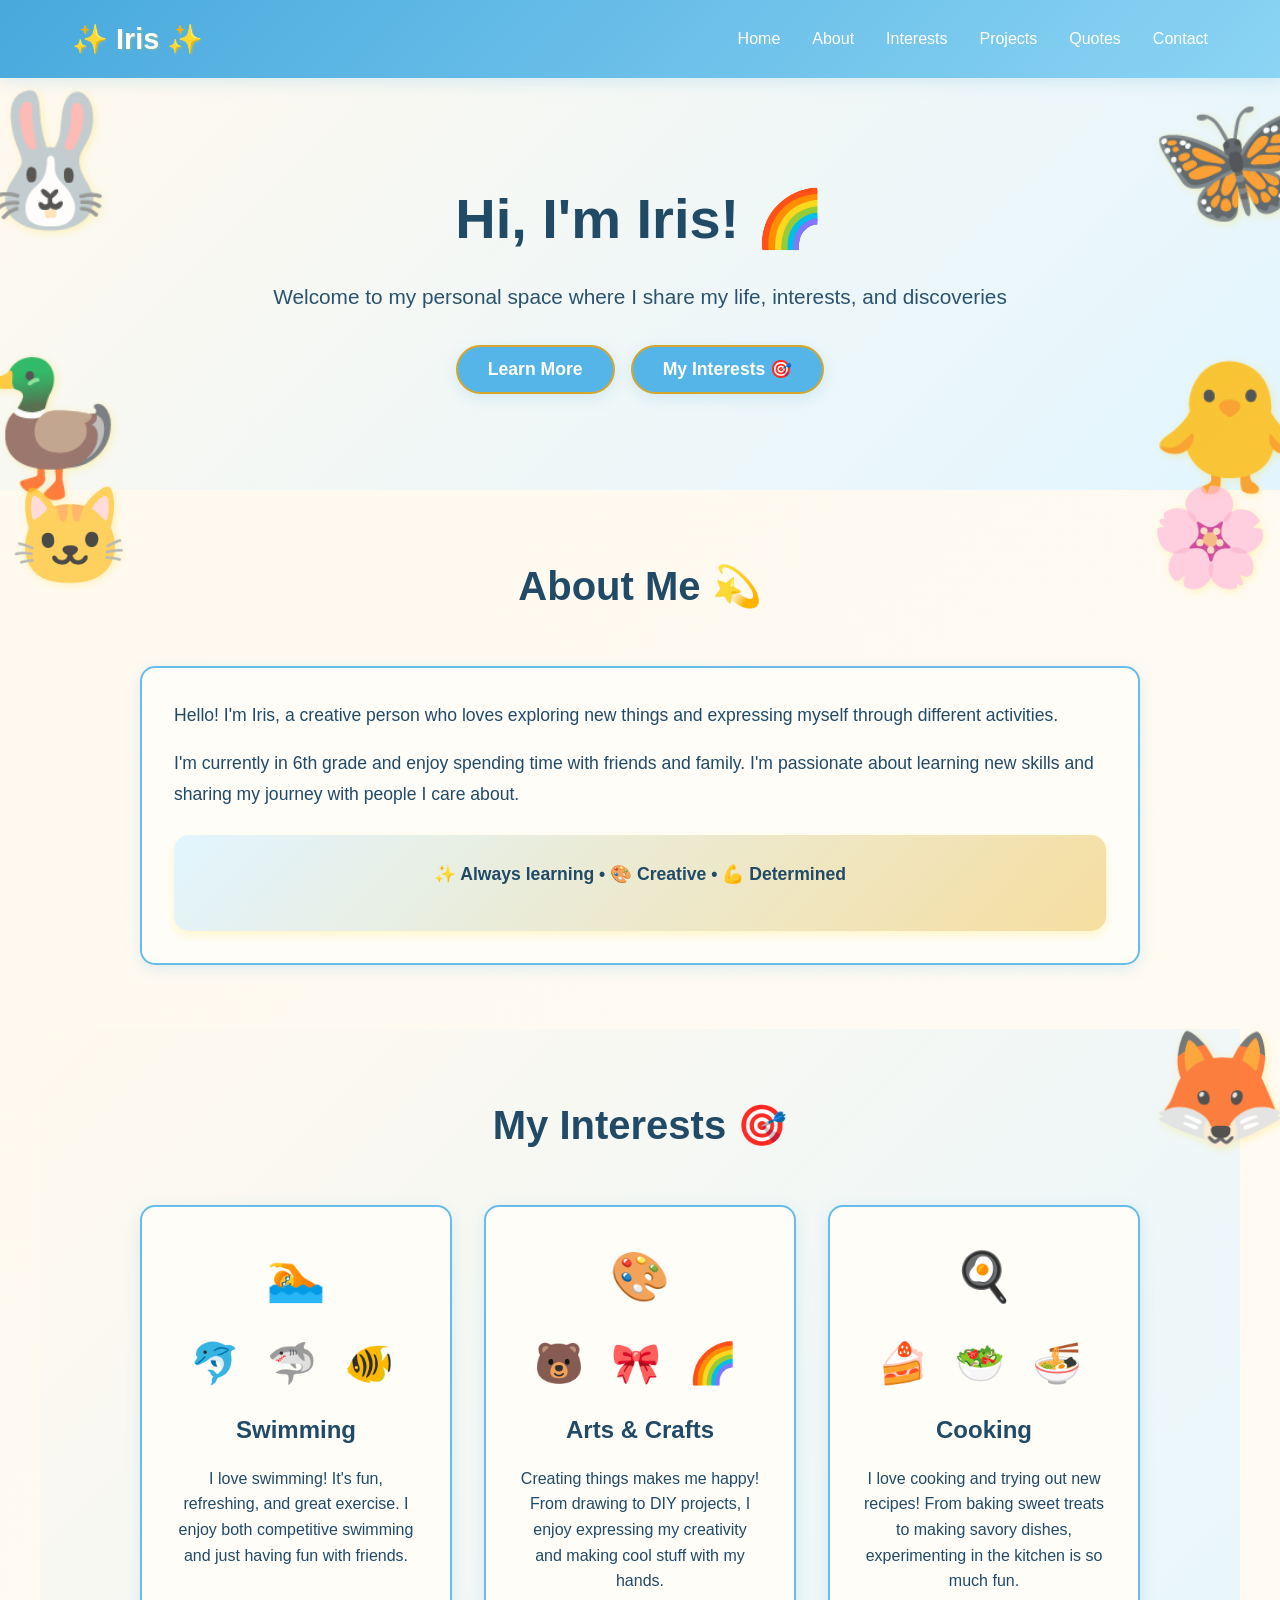
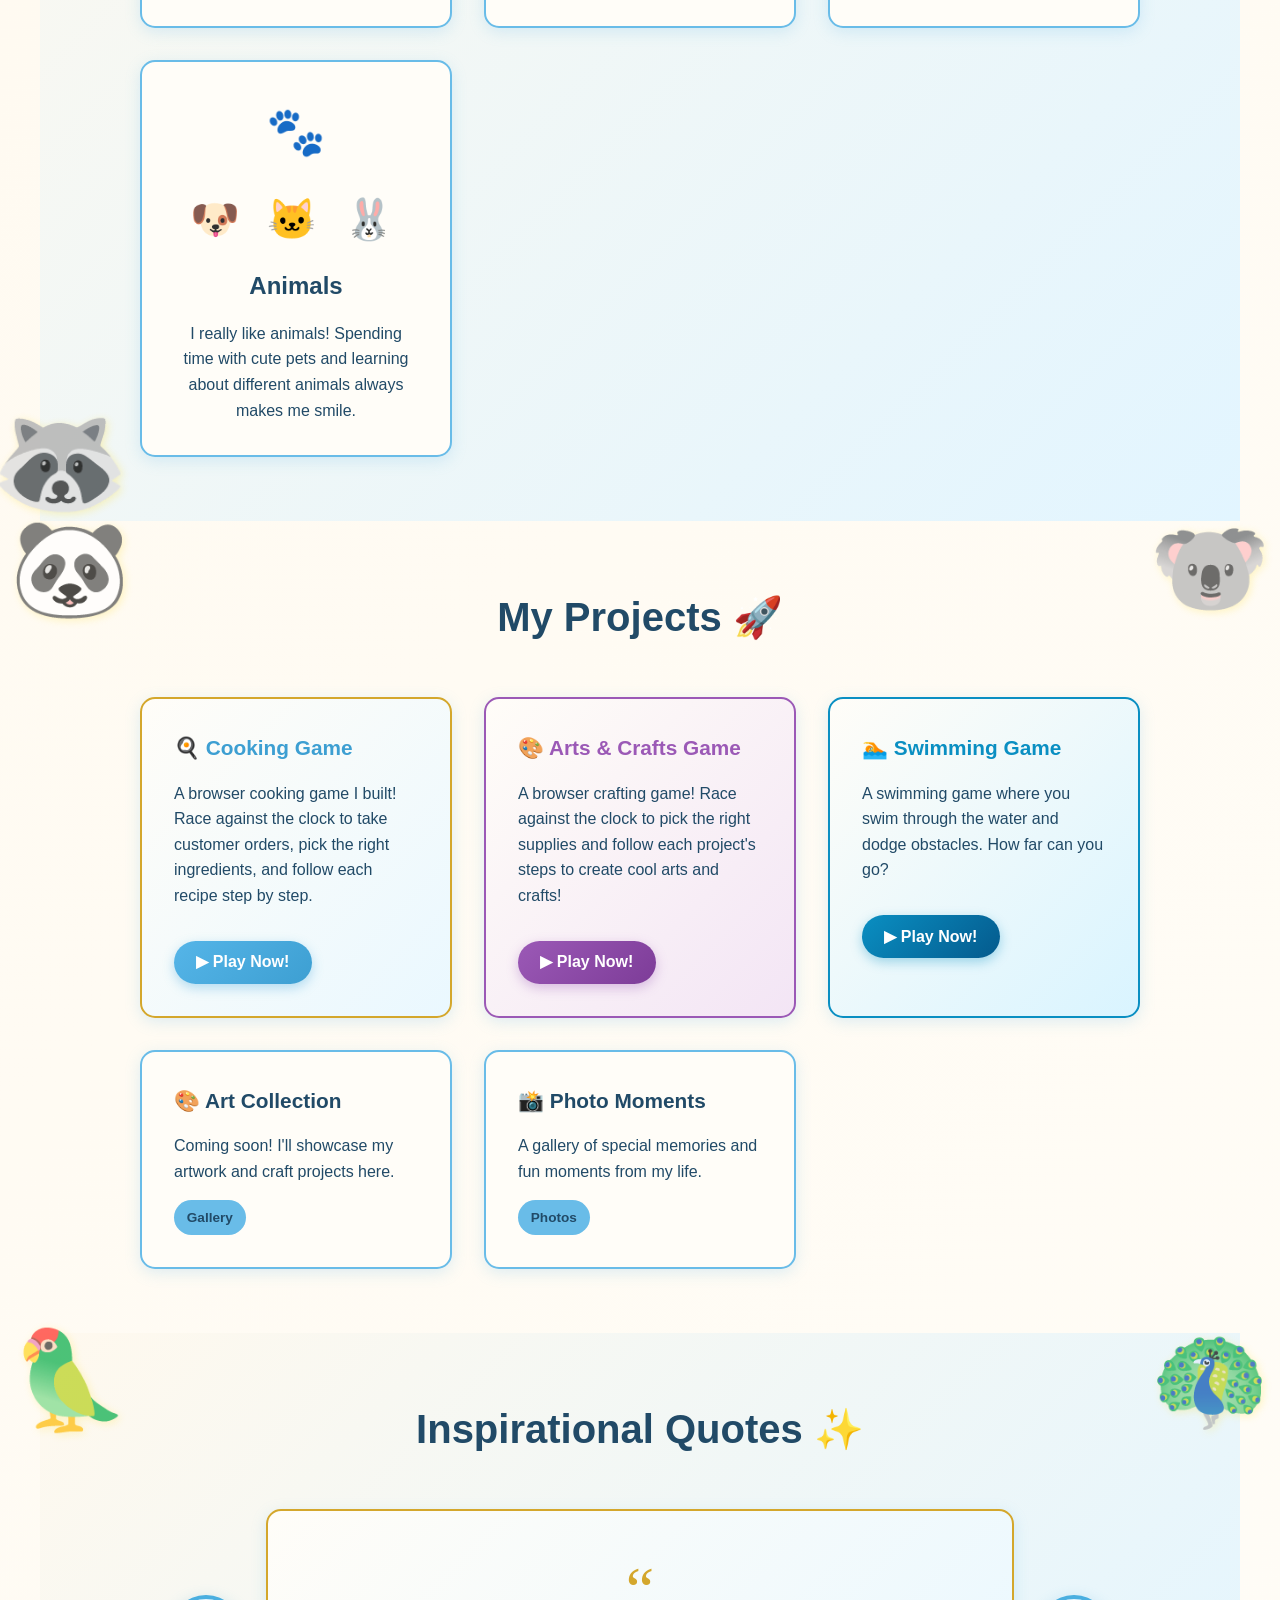
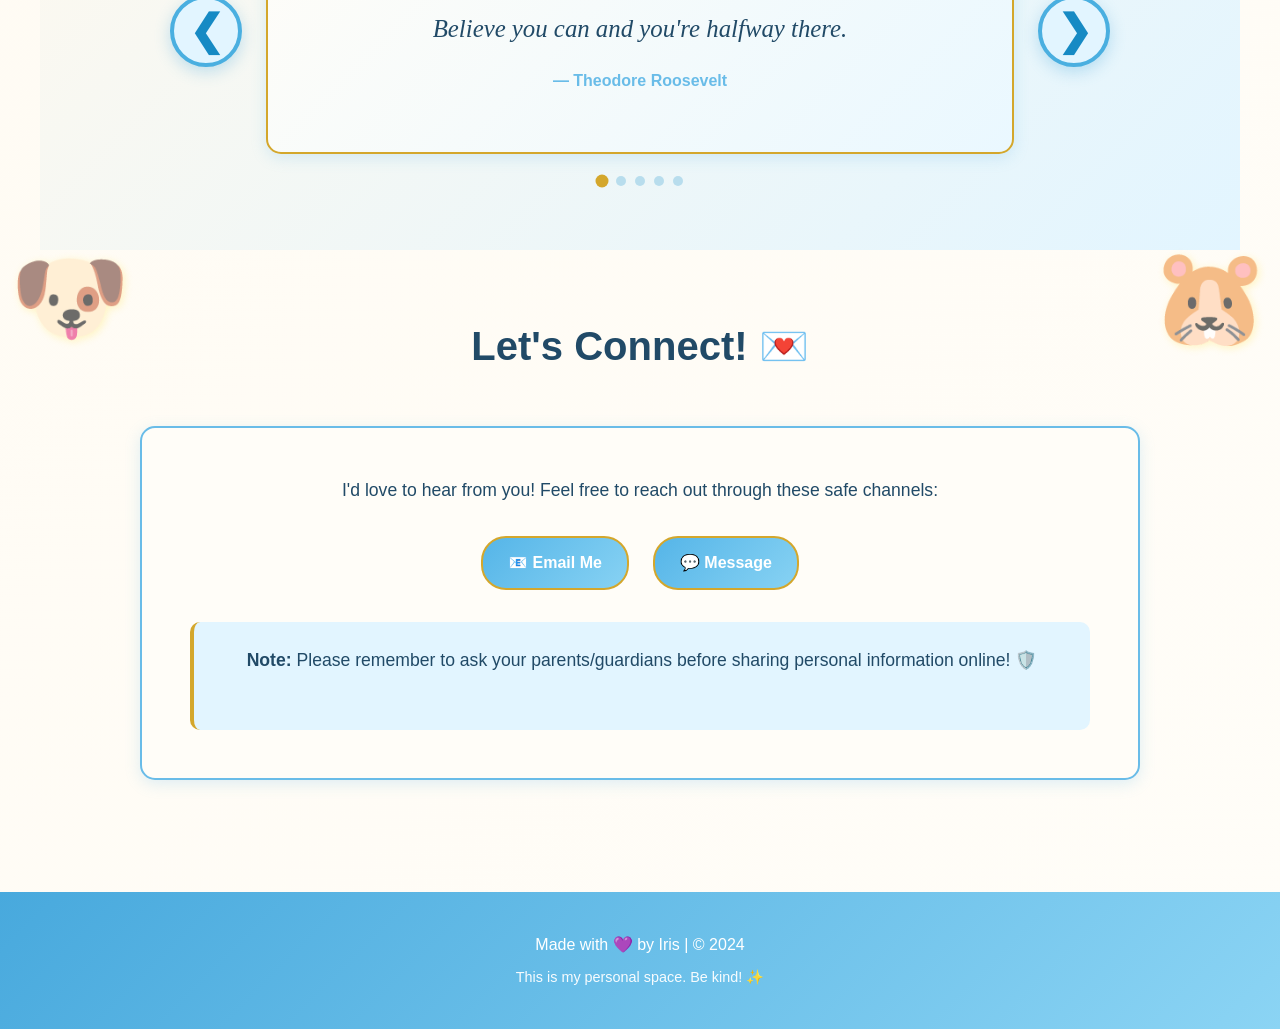
==== index.html @ 45ad614e "Add animals to Interests section" ====
<!DOCTYPE html>
<html lang="en">
<head>
    <meta charset="UTF-8">
    <meta name="viewport" content="width=device-width, initial-scale=1.0">
    <title>Iris - Personal Website</title>
    <link rel="stylesheet" href="style.css">
    <link rel="stylesheet" href="theme.css">
    <link rel="stylesheet" href="quotes.css">
</head>
<body>
    <!-- NAVIGATION BAR -->
    <nav class="navbar">
        <div class="nav-container">
            <h1 class="logo">✨ Iris ✨</h1>
            <ul class="nav-links">
                <li><a href="#home">Home</a></li>
                <li><a href="#about">About</a></li>
                <li><a href="#interests">Interests</a></li>
                <li><a href="#projects">Projects</a></li>
                <li><a href="#quotes">Quotes</a></li>
                <li><a href="#contact">Contact</a></li>
            </ul>
        </div>
    </nav>

    <!-- HERO SECTION -->
    <section id="home" class="hero">
        <div class="kawaii-animal kawaii-top-left">🐰</div>
        <div class="kawaii-animal kawaii-top-right">🦋</div>
        <div class="hero-content">
            <h1 class="hero-title">Hi, I'm Iris! 🌈</h1>
            <p class="hero-subtitle">Welcome to my personal space where I share my life, interests, and discoveries</p>
            <div class="hero-buttons">
                <button class="cta-button" onclick="document.getElementById('about').scrollIntoView({ behavior: 'smooth' })">Learn More</button>
                <button class="cta-button" onclick="document.getElementById('interests').scrollIntoView({ behavior: 'smooth' })">My Interests 🎯</button>
            </div>
        </div>
        <div class="kawaii-animal kawaii-bottom-left">🦆</div>
        <div class="kawaii-animal kawaii-bottom-right">🐥</div>
    </section>

    <!-- ABOUT ME SECTION -->
    <section id="about" class="section">
        <div class="kawaii-animal-corner kawaii-corner-left">🐱</div>
        <div class="container">
            <h2 class="section-title">About Me 💫</h2>
            <div class="about-content">
                <p>Hello! I'm Iris, a creative person who loves exploring new things and expressing myself through different activities.</p>
                <p>I'm currently in 6th grade and enjoy spending time with friends and family. I'm passionate about learning new skills and sharing my journey with people I care about.</p>
                <div class="about-box">
                    <p>✨ Always learning • 🎨 Creative • 💪 Determined</p>
                </div>
            </div>
        </div>
        <div class="kawaii-animal-corner kawaii-corner-right">🌸</div>
    </section>

    <!-- INTERESTS SECTION -->
    <section id="interests" class="section alternate">
        <div class="kawaii-animal kawaii-interest-top">🦊</div>
        <div class="container">
            <h2 class="section-title">My Interests 🎯</h2>
            <div class="interests-grid">
                <div class="interest-card">
                    <div class="interest-icon">🏊</div>
                    <div class="interest-animals">🐬 🦈 🐠</div>
                    <h3>Swimming</h3>
                    <p>I love swimming! It's fun, refreshing, and great exercise. I enjoy both competitive swimming and just having fun with friends.</p>
                </div>
                <div class="interest-card">
                    <div class="interest-icon">🎨</div>
                    <div class="interest-animals">🐻 🎀 🌈</div>
                    <h3>Arts & Crafts</h3>
                    <p>Creating things makes me happy! From drawing to DIY projects, I enjoy expressing my creativity and making cool stuff with my hands.</p>
                </div>
                <div class="interest-card">
                    <div class="interest-icon">🍳</div>
                    <div class="interest-animals">🍰 🥗 🍜</div>
                    <h3>Cooking</h3>
                    <p>I love cooking and trying out new recipes! From baking sweet treats to making savory dishes, experimenting in the kitchen is so much fun.</p>
                </div>
                <div class="interest-card">
                    <div class="interest-icon">🐾</div>
                    <div class="interest-animals">🐶 🐱 🐰</div>
                    <h3>Animals</h3>
                    <p>I really like animals! Spending time with cute pets and learning about different animals always makes me smile.</p>
                </div>
            </div>
        </div>
        <div class="kawaii-animal kawaii-interest-bottom">🦝</div>
    </section>

    <!-- PROJECTS SECTION -->
    <section id="projects" class="section">
        <div class="kawaii-animal-corner kawaii-corner-left">🐼</div>
        <div class="container">
            <h2 class="section-title">My Projects 🚀</h2>
            <div class="projects-grid">
                <div class="project-card project-card-game">
                    <h3>🍳 Cooking Game</h3>
                    <p>A browser cooking game I built! Race against the clock to take customer orders, pick the right ingredients, and follow each recipe step by step.</p>
                    <a href="game.html" class="play-game-btn">▶ Play Now!</a>
                </div>
                <div class="project-card project-card-craft">
                    <h3>🎨 Arts &amp; Crafts Game</h3>
                    <p>A browser crafting game! Race against the clock to pick the right supplies and follow each project's steps to create cool arts and crafts!</p>
                    <a href="craft-game.html" class="play-craft-btn">▶ Play Now!</a>
                </div>
                <div class="project-card project-card-swim">
                    <h3>🏊 Swimming Game</h3>
                    <p>A swimming game where you swim through the water and dodge obstacles. How far can you go?</p>
                    <a href="swim-game.html" class="play-swim-btn">▶ Play Now!</a>
                </div>
                <div class="project-card">
                    <h3>🎨 Art Collection</h3>
                    <p>Coming soon! I'll showcase my artwork and craft projects here.</p>
                    <span class="project-tag">Gallery</span>
                </div>
                <div class="project-card">
                    <h3>📸 Photo Moments</h3>
                    <p>A gallery of special memories and fun moments from my life.</p>
                    <span class="project-tag">Photos</span>
                </div>
            </div>
        </div>
        <div class="kawaii-animal-corner kawaii-corner-right">🐨</div>
    </section>

    <!-- INSPIRATIONAL QUOTES SECTION -->
    <section id="quotes" class="section alternate">
        <div class="kawaii-animal-corner kawaii-corner-left">🦜</div>
        <div class="container">
            <h2 class="section-title">Inspirational Quotes ✨</h2>
            <div class="quote-slideshow" aria-live="polite">
                <button class="quote-control" id="previous-quote" type="button" aria-label="Show previous quote">❮</button>
                <div class="quote-card">
                    <span class="quote-mark" aria-hidden="true">“</span>
                    <blockquote id="quote-text">Believe you can and you're halfway there.</blockquote>
                    <p id="quote-author">— Theodore Roosevelt</p>
                </div>
                <button class="quote-control" id="next-quote" type="button" aria-label="Show next quote">❯</button>
            </div>
            <div class="quote-dots" id="quote-dots" aria-label="Quote slideshow controls"></div>
        </div>
        <div class="kawaii-animal-corner kawaii-corner-right">🦚</div>
    </section>

    <!-- CONTACT & LINKS SECTION -->
    <section id="contact" class="section">
        <div class="kawaii-animal-corner kawaii-corner-left">🐶</div>
        <div class="container">
            <h2 class="section-title">Let's Connect! 💌</h2>
            <div class="contact-content">
                <p>I'd love to hear from you! Feel free to reach out through these safe channels:</p>
                <div class="contact-links">
                    <a href="mailto:your-email@example.com" class="contact-button">📧 Email Me</a>
                    <a href="#" class="contact-button">💬 Message</a>
                </div>
                <div class="contact-info">
                    <p><strong>Note:</strong> Please remember to ask your parents/guardians before sharing personal information online! 🛡️</p>
                </div>
            </div>
        </div>
        <div class="kawaii-animal-corner kawaii-corner-right">🐹</div>
    </section>

    <!-- FOOTER -->
    <footer class="footer">
        <p>Made with 💜 by Iris | © 2024</p>
        <p class="footer-small">This is my personal space. Be kind! ✨</p>
    </footer>

    <script src="script.js"></script>
</body>
</html>
---- style.css ----
/* ======================================
   PERSONAL WEBSITE STYLES - IRIS
   Gold, Cream, & Sky Blue Kawaii Theme
   ====================================== */

/* ROOT COLOR VARIABLES - Easy to change! */
:root {
    --primary-color: #FFD700;       /* Gold */
    --secondary-color: #F5DEB3;     /* Wheat/Cream */
    --tertiary-color: #FFFACD;      /* Lemon Chiffon (Light Cream) */
    --accent-color: #87CEEB;        /* Sky Blue (accent only) */
    --text-color: #3E3E3E;          /* Dark Brown-Gray */
    --light-bg: #FFFFF0;            /* Ivory/Off-White */
    --gold-light: #FFF8DC;          /* Cornsilk (very light cream) */
    --shadow: 0 4px 15px rgba(255, 215, 0, 0.2);
    --border-radius: 15px;
}

/* RESET & GENERAL STYLES */
* {
    margin: 0;
    padding: 0;
    box-sizing: border-box;
}

body {
    font-family: 'Arial', sans-serif;
    color: var(--text-color);
    background: linear-gradient(135deg, var(--gold-light) 0%, var(--light-bg) 100%);
    line-height: 1.6;
}

/* NAVIGATION BAR */
.navbar {
    background: linear-gradient(135deg, var(--primary-color), var(--secondary-color));
    padding: 1rem 0;
    position: sticky;
    top: 0;
    z-index: 100;
    box-shadow: var(--shadow);
}

.nav-container {
    max-width: 1200px;
    margin: 0 auto;
    display: flex;
    justify-content: space-between;
    align-items: center;
    padding: 0 2rem;
}

.logo {
    font-size: 1.8rem;
    color: var(--text-color);
    font-weight: bold;
    text-shadow: 1px 1px 2px rgba(255, 215, 0, 0.3);
}

.nav-links {
    display: flex;
    list-style: none;
    gap: 2rem;
}

.nav-links a {
    color: var(--text-color);
    text-decoration: none;
    font-weight: 500;
    transition: transform 0.3s ease, color 0.3s ease;
}

.nav-links a:hover {
    transform: scale(1.1);
    color: var(--accent-color);
}

/* KAWAII ANIMALS - LARGE AND ANIMATED */
.kawaii-animal {
    font-size: 8rem;
    position: absolute;
    opacity: 0.8;
    animation: float 3s ease-in-out infinite;
    filter: drop-shadow(2px 2px 4px rgba(255, 215, 0, 0.3));
}

.kawaii-top-left {
    top: -20px;
    left: -30px;
    animation-delay: 0s;
}

.kawaii-top-right {
    top: -20px;
    right: -30px;
    animation-delay: 1s;
}

.kawaii-bottom-left {
    bottom: -40px;
    left: -30px;
    animation-delay: 2s;
}

.kawaii-bottom-right {
    bottom: -40px;
    right: -30px;
    animation-delay: 1.5s;
}

.kawaii-interest-top {
    top: -30px;
    right: -50px;
    font-size: 7rem;
    animation-delay: 0.5s;
}

.kawaii-interest-bottom {
    bottom: -30px;
    left: -50px;
    font-size: 7rem;
    animation-delay: 1s;
}

.kawaii-animal-corner {
    font-size: 6rem;
    position: absolute;
    top: -30px;
    left: -30px;
    opacity: 0.7;
    animation: bounce 2s ease-in-out infinite;
    filter: drop-shadow(2px 2px 4px rgba(255, 215, 0, 0.3));
}

.kawaii-corner-left {
    left: -30px;
}

.kawaii-corner-right {
    left: auto;
    right: -30px;
    animation-delay: 0.5s;
}

.interest-animals {
    font-size: 2.5rem;
    margin: 1rem 0;
    letter-spacing: 0.5rem;
}

/* ANIMATIONS */
@keyframes float {
    0%, 100% {
        transform: translateY(0px);
    }
    50% {
        transform: translateY(-30px);
    }
}

@keyframes bounce {
    0%, 100% {
        transform: translateY(0px);
    }
    50% {
        transform: translateY(-20px);
    }
}

@keyframes slideDown {
    from {
        opacity: 0;
        transform: translateY(-30px);
    }
    to {
        opacity: 1;
        transform: translateY(0);
    }
}

@keyframes slideUp {
    from {
        opacity: 0;
        transform: translateY(30px);
    }
    to {
        opacity: 1;
        transform: translateY(0);
    }
}

/* HERO SECTION */
.hero {
    background: linear-gradient(135deg, var(--tertiary-color), var(--secondary-color));
    padding: 6rem 2rem;
    text-align: center;
    color: var(--text-color);
    position: relative;
    overflow: visible;
}

.hero-content {
    max-width: 800px;
    margin: 0 auto;
    position: relative;
    z-index: 2;
}

.hero-title {
    font-size: 3.5rem;
    margin-bottom: 1rem;
    animation: slideDown 0.8s ease;
    color: var(--text-color);
}

.hero-subtitle {
    font-size: 1.3rem;
    margin-bottom: 2rem;
    opacity: 0.95;
    animation: slideUp 0.8s ease;
    color: var(--text-color);
}

.hero-buttons {
    display: flex;
    gap: 1rem;
    justify-content: center;
    flex-wrap: wrap;
}

.cta-button {
    background-color: var(--primary-color);
    color: var(--text-color);
    border: 2px solid var(--accent-color);
    padding: 12px 30px;
    font-size: 1.1rem;
    border-radius: 25px;
    cursor: pointer;
    font-weight: bold;
    box-shadow: var(--shadow);
    transition: transform 0.3s ease, box-shadow 0.3s ease;
}

.cta-button:hover {
    transform: translateY(-3px);
    box-shadow: 0 6px 20px rgba(255, 215, 0, 0.4);
}

.cta-button-interest {
    background-color: var(--primary-color);
    color: var(--text-color);
    border: 2px solid var(--accent-color);
    padding: 12px 30px;
    font-size: 1.1rem;
    border-radius: 25px;
    cursor: pointer;
    font-weight: bold;
    box-shadow: var(--shadow);
    transition: transform 0.3s ease, box-shadow 0.3s ease;
}

.cta-button-interest:hover {
    transform: translateY(-3px);
    box-shadow: 0 6px 20px rgba(255, 215, 0, 0.4);
}

/* SECTIONS */
.section {
    padding: 4rem 2rem;
    max-width: 1200px;
    margin: 0 auto;
    position: relative;
    overflow: visible;
}

.section.alternate {
    background: linear-gradient(135deg, var(--secondary-color), var(--tertiary-color));
}

.section-title {
    font-size: 2.5rem;
    text-align: center;
    margin-bottom: 3rem;
    color: var(--text-color);
}

.container {
    max-width: 1000px;
    margin: 0 auto;
}

/* ABOUT SECTION */
.about-content {
    background: var(--light-bg);
    padding: 2rem;
    border-radius: var(--border-radius);
    box-shadow: var(--shadow);
    line-height: 1.8;
    border: 2px solid var(--primary-color);
}

.about-content p {
    margin-bottom: 1rem;
    font-size: 1.1rem;
    color: var(--text-color);
}

.about-box {
    background: linear-gradient(135deg, var(--primary-color), var(--accent-color));
    color: var(--text-color);
    padding: 1.5rem;
    border-radius: var(--border-radius);
    text-align: center;
    margin-top: 1.5rem;
    font-weight: bold;
    font-size: 1.1rem;
    box-shadow: 0 4px 10px rgba(255, 215, 0, 0.2);
}

/* INTERESTS GRID */
.interests-grid {
    display: grid;
    grid-template-columns: repeat(auto-fit, minmax(300px, 1fr));
    gap: 2rem;
}

.interest-card {
    background: var(--light-bg);
    padding: 2rem;
    border-radius: var(--border-radius);
    box-shadow: var(--shadow);
    text-align: center;
    transition: transform 0.3s ease, box-shadow 0.3s ease;
    border: 2px solid var(--primary-color);
}

.interest-card:hover {
    transform: translateY(-5px);
    box-shadow: 0 8px 25px rgba(255, 215, 0, 0.3);
}

.interest-icon {
    font-size: 3rem;
    margin-bottom: 0.5rem;
}

.interest-card h3 {
    color: var(--text-color);
    margin-bottom: 1rem;
    font-size: 1.5rem;
}

.interest-card p {
    color: var(--text-color);
    line-height: 1.6;
}

/* PROJECTS GRID */
.projects-grid {
    display: grid;
    grid-template-columns: repeat(auto-fit, minmax(300px, 1fr));
    gap: 2rem;
}

.project-card {
    background: var(--light-bg);
    padding: 2rem;
    border-radius: var(--border-radius);
    box-shadow: var(--shadow);
    border: 2px solid var(--primary-color);
    transition: transform 0.3s ease;
}

.project-card:hover {
    transform: translateY(-5px);
}

.project-card h3 {
    color: var(--text-color);
    margin-bottom: 1rem;
    font-size: 1.3rem;
}

.project-card p {
    margin-bottom: 1rem;
    color: var(--text-color);
}

.project-tag {
    display: inline-block;
    background-color: var(--primary-color);
    color: var(--text-color);
    padding: 0.4rem 0.8rem;
    border-radius: 20px;
    font-size: 0.85rem;
    font-weight: bold;
}

/* LEARNING JOURNAL */
.journal-container {
    display: grid;
    gap: 2rem;
}

.journal-entry {
    background: var(--light-bg);
    padding: 2rem;
    border-radius: var(--border-radius);
    box-shadow: var(--shadow);
    border: 2px solid var(--primary-color);
    position: relative;
}

.journal-date {
    display: inline-block;
    background: linear-gradient(135deg, var(--primary-color), var(--accent-color));
    color: var(--text-color);
    padding: 0.5rem 1rem;
    border-radius: 20px;
    font-weight: bold;
    margin-bottom: 1rem;
    font-size: 0.9rem;
}

.journal-entry h3 {
    color: var(--text-color);
    margin-bottom: 0.8rem;
}

.journal-entry p {
    color: var(--text-color);
    line-height: 1.7;
}

/* CONTACT SECTION */
.contact-content {
    background: var(--light-bg);
    padding: 3rem;
    border-radius: var(--border-radius);
    box-shadow: var(--shadow);
    text-align: center;
    border: 2px solid var(--primary-color);
}

.contact-content p {
    font-size: 1.1rem;
    margin-bottom: 2rem;
    color: var(--text-color);
}

.contact-links {
    display: flex;
    gap: 1.5rem;
    justify-content: center;
    margin: 2rem 0;
    flex-wrap: wrap;
}

.contact-button {
    background: linear-gradient(135deg, var(--primary-color), var(--secondary-color));
    color: var(--text-color);
    padding: 12px 25px;
    border-radius: 25px;
    text-decoration: none;
    font-weight: bold;
    transition: transform 0.3s ease, box-shadow 0.3s ease;
    display: inline-block;
    border: 2px solid var(--text-color);
}

.contact-button:hover {
    transform: scale(1.05);
    box-shadow: var(--shadow);
}

.contact-info {
    background-color: var(--secondary-color);
    padding: 1.5rem;
    border-radius: 10px;
    margin-top: 2rem;
    font-size: 0.95rem;
    border-left: 4px solid var(--accent-color);
}

/* COOKING GAME PROJECT CARD */
.project-card-game {
    border-color: #FF6B35;
    background: linear-gradient(135deg, var(--light-bg), #FFF3D6);
}

.project-card-game h3 {
    color: #FF6B35;
}

.play-game-btn {
    display: inline-block;
    margin-top: 1rem;
    background: linear-gradient(135deg, #FF6B35, #D9561F);
    color: #ffffff;
    padding: 0.55rem 1.4rem;
    border-radius: 25px;
    text-decoration: none;
    font-weight: bold;
    font-size: 1rem;
    box-shadow: 0 4px 12px rgba(255, 107, 53, 0.35);
    transition: transform 0.3s ease, box-shadow 0.3s ease;
}

.play-game-btn:hover {
    transform: translateY(-2px);
    box-shadow: 0 6px 18px rgba(255, 107, 53, 0.5);
}

/* ARTS & CRAFTS GAME PROJECT CARD */
.project-card-craft {
    border-color: #9B59B6;
    background: linear-gradient(135deg, var(--light-bg), #F3E5F5);
}

.project-card-craft h3 {
    color: #9B59B6;
}

.play-craft-btn {
    display: inline-block;
    margin-top: 1rem;
    background: linear-gradient(135deg, #9B59B6, #7D3C98);
    color: #ffffff;
    padding: 0.55rem 1.4rem;
    border-radius: 25px;
    text-decoration: none;
    font-weight: bold;
    font-size: 1rem;
    box-shadow: 0 4px 12px rgba(155, 89, 182, 0.35);
    transition: transform 0.3s ease, box-shadow 0.3s ease;
}

.play-craft-btn:hover {
    transform: translateY(-2px);
    box-shadow: 0 6px 18px rgba(155, 89, 182, 0.5);
}

/* SWIMMING GAME PROJECT CARD */
.project-card-swim {
    border-color: #0A8FC2;
    background: linear-gradient(135deg, var(--light-bg), #D9F4FF);
}

.project-card-swim h3 {
    color: #0A8FC2;
}

.play-swim-btn {
    display: inline-block;
    margin-top: 1rem;
    background: linear-gradient(135deg, #0A8FC2, #045A8D);
    color: #ffffff;
    padding: 0.55rem 1.4rem;
    border-radius: 25px;
    text-decoration: none;
    font-weight: bold;
    font-size: 1rem;
    box-shadow: 0 4px 12px rgba(10, 143, 194, 0.35);
    transition: transform 0.3s ease, box-shadow 0.3s ease;
}

.play-swim-btn:hover {
    transform: translateY(-2px);
    box-shadow: 0 6px 18px rgba(10, 143, 194, 0.5);
}

/* FOOTER */
.footer {
    background: linear-gradient(135deg, var(--primary-color), var(--secondary-color));
    color: var(--text-color);
    text-align: center;
    padding: 2rem;
    margin-top: 3rem;
}

.footer p {
    margin: 0.5rem 0;
}

.footer-small {
    font-size: 0.9rem;
    opacity: 0.95;
}

/* MOBILE RESPONSIVE */
@media (max-width: 768px) {
    /* Navigation */
    .nav-links {
        gap: 1rem;
    }

    .nav-links a {
        font-size: 0.9rem;
    }

    /* Hero */
    .hero-title {
        font-size: 2.5rem;
    }

    .hero-subtitle {
        font-size: 1rem;
    }

    .hero-buttons {
        flex-direction: column;
    }

    /* Sections */
    .section {
        padding: 2rem 1rem;
    }

    .section-title {
        font-size: 2rem;
    }

    /* Contact Links */
    .contact-links {
        flex-direction: column;
    }

    .contact-button {
        width: 100%;
    }

    /* Grids */
    .interests-grid,
    .projects-grid {
        grid-template-columns: 1fr;
    }

    /* Kawaii animals */
    .kawaii-animal {
        font-size: 5rem;
    }

    .kawaii-animal-corner {
        font-size: 3.5rem;
    }

    .interest-animals {
        font-size: 1.8rem;
    }
}

@media (max-width: 480px) {
    /* Hero */
    .hero {
        padding: 3rem 1rem;
    }

    .hero-title {
        font-size: 2rem;
    }

    .hero-subtitle {
        font-size: 0.95rem;
    }

    /* Navigation */
    .navbar {
        padding: 0.8rem 0;
    }

    .nav-container {
        padding: 0 1rem;
    }

    .logo {
        font-size: 1.3rem;
    }

    .nav-links {
        gap: 0.8rem;
        font-size: 0.8rem;
    }

    /* Cards */
    .about-content,
    .interest-card,
    .project-card,
    .journal-entry {
        padding: 1.5rem;
    }

    .section-title {
        font-size: 1.5rem;
    }

    .interest-icon {
        font-size: 2.5rem;
    }

    .contact-content {
        padding: 1.5rem;
    }

    .hero-buttons {
        flex-direction: column;
    }

    .cta-button,
    .cta-button-interest {
        width: 100%;
    }

    /* Kawaii animals */
    .kawaii-animal {
        font-size: 3rem;
    }

    .kawaii-animal-corner {
        font-size: 2.5rem;
    }

    .interest-animals {
        font-size: 1.5rem;
    }
}
---- theme.css ----
/* Sky-blue, cream, and gold palette overrides */
:root {
    --primary-color: #69BCE8;
    --secondary-color: #E2F5FF;
    --tertiary-color: #FFF8E8;
    --accent-color: #D4A72C;
    --text-color: #214A67;
    --light-bg: #FFFDF8;
    --gold-light: #FFF9EE;
    --shadow: 0 4px 15px rgba(105, 188, 232, 0.22);
}

.navbar,
.footer {
    background: linear-gradient(135deg, #48A9DD, #8BD4F4);
}

.logo,
.nav-links a,
.footer,
.cta-button,
.cta-button-interest,
.contact-button {
    color: #FFFFFF;
}

.nav-links a:hover {
    color: #FFF0BF;
}

.hero,
.section.alternate {
    background: linear-gradient(135deg, #FFF9EE, #E2F5FF);
}

.cta-button,
.cta-button-interest {
    background: #55B5E8;
    border-color: #D4A72C;
}

.cta-button:hover,
.cta-button-interest:hover {
    box-shadow: 0 6px 20px rgba(72, 169, 221, 0.4);
}

.about-box,
.journal-date {
    background: linear-gradient(135deg, #E2F5FF, #F6DEA0);
}

.contact-button {
    background: linear-gradient(135deg, #55B5E8, #87D2F3);
    border-color: #D4A72C;
}

.project-card-game {
    border-color: #D4A72C;
    background: linear-gradient(135deg, #FFFDF8, #EAF8FF);
}

.project-card-game h3 {
    color: #3D9FD2;
}

.play-game-btn {
    background: linear-gradient(135deg, #55B5E8, #3D9FD2);
    box-shadow: 0 4px 12px rgba(72, 169, 221, 0.38);
}

.play-game-btn:hover {
    box-shadow: 0 6px 18px rgba(72, 169, 221, 0.55);
}
---- quotes.css ----
/* Quote slideshow styles */
.quote-slideshow {
    position: relative;
    display: flex;
    align-items: center;
    justify-content: center;
    gap: 1.5rem;
    max-width: 940px;
    margin: 0 auto;
}

.quote-card {
    flex: 1;
    min-height: 245px;
    display: flex;
    flex-direction: column;
    justify-content: center;
    align-items: center;
    padding: 2.5rem 3rem;
    text-align: center;
    background: linear-gradient(135deg, #FFFDF8, #EAF8FF);
    border: 2px solid var(--accent-color);
    border-radius: var(--border-radius);
    box-shadow: var(--shadow);
}

.quote-mark {
    color: var(--accent-color);
    font-family: Georgia, serif;
    font-size: 4rem;
    line-height: 0.65;
}

.quote-card blockquote {
    color: var(--text-color);
    font-family: Georgia, serif;
    font-size: 1.55rem;
    font-style: italic;
    line-height: 1.55;
}

.quote-card p {
    margin-top: 1.2rem;
    color: var(--primary-color);
    font-weight: bold;
}

.quote-control {
    position: relative;
    z-index: 5;
    pointer-events: auto;
    width: 72px;
    height: 72px;
    flex: 0 0 72px;
    display: inline-flex;
    align-items: center;
    justify-content: center;
    padding: 0;
    border: 4px solid #4AAFE0;
    border-radius: 50%;
    background: #E2F5FF;
    color: #168AC4;
    cursor: pointer;
    font-family: Arial, sans-serif;
    font-size: 2.6rem;
    font-weight: 900;
    line-height: 1;
    box-shadow: 0 5px 16px rgba(72, 169, 221, 0.32);
    transition: transform 0.2s ease, background 0.2s ease, color 0.2s ease, box-shadow 0.2s ease;
}

.quote-control:hover,
.quote-control:focus-visible {
    background: #55B5E8;
    color: #FFFFFF;
    transform: scale(1.1);
    box-shadow: 0 7px 20px rgba(72, 169, 221, 0.48);
    outline: none;
}

.quote-control:active {
    transform: scale(0.96);
}

.quote-dots {
    display: flex;
    justify-content: center;
    gap: 0.55rem;
    margin-top: 1.4rem;
}

.quote-dot {
    width: 10px;
    height: 10px;
    padding: 0;
    border: 0;
    border-radius: 50%;
    background: #B8DDED;
    cursor: pointer;
    transition: transform 0.2s ease, background 0.2s ease;
}

.quote-dot.active {
    background: var(--accent-color);
    transform: scale(1.3);
}

.quote-changing {
    animation: quoteFade 0.45s ease;
}

@keyframes quoteFade {
    0% { opacity: 0.35; transform: translateY(8px); }
    100% { opacity: 1; transform: translateY(0); }
}

@media (max-width: 600px) {
    .quote-slideshow { gap: 0.5rem; }
    .quote-card { min-height: 260px; padding: 2rem 1rem; }
    .quote-card blockquote { font-size: 1.2rem; }
    .quote-control {
        width: 52px;
        height: 52px;
        flex-basis: 52px;
        border-width: 3px;
        font-size: 1.9rem;
    }
}
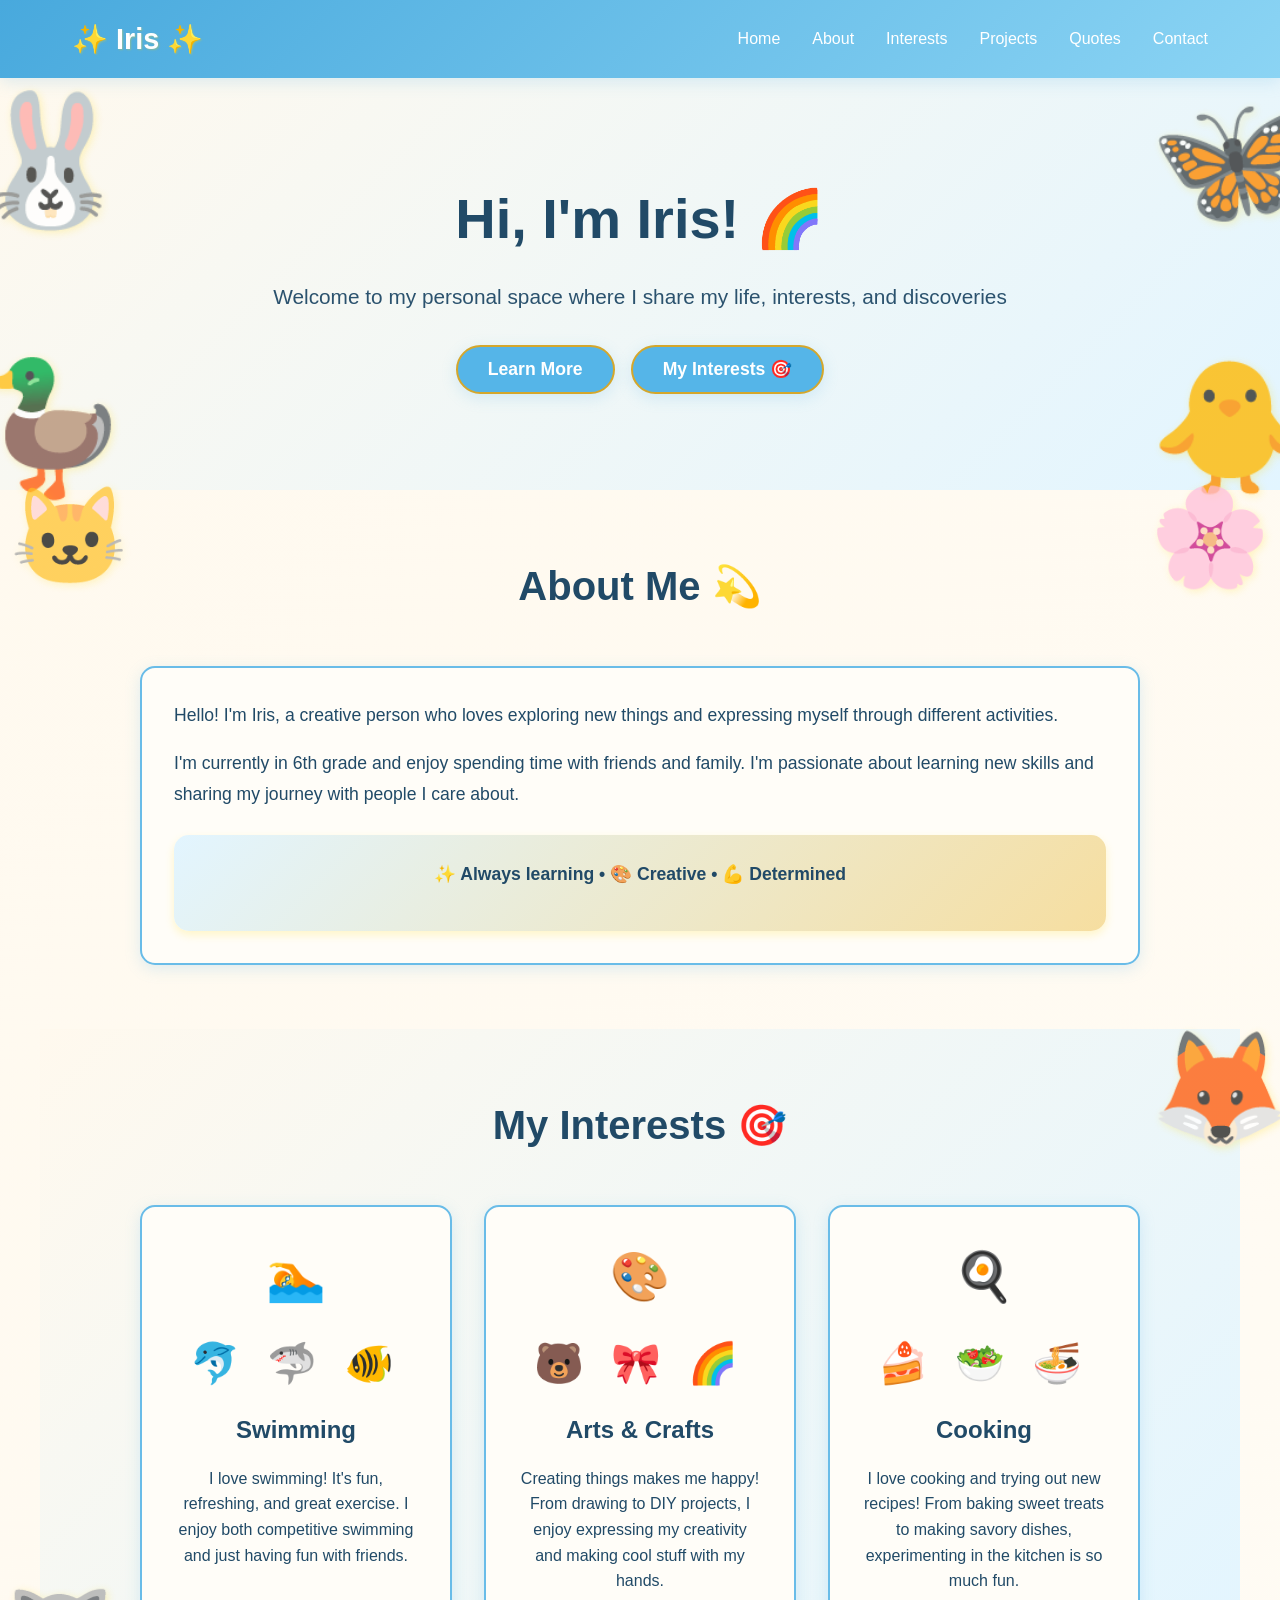
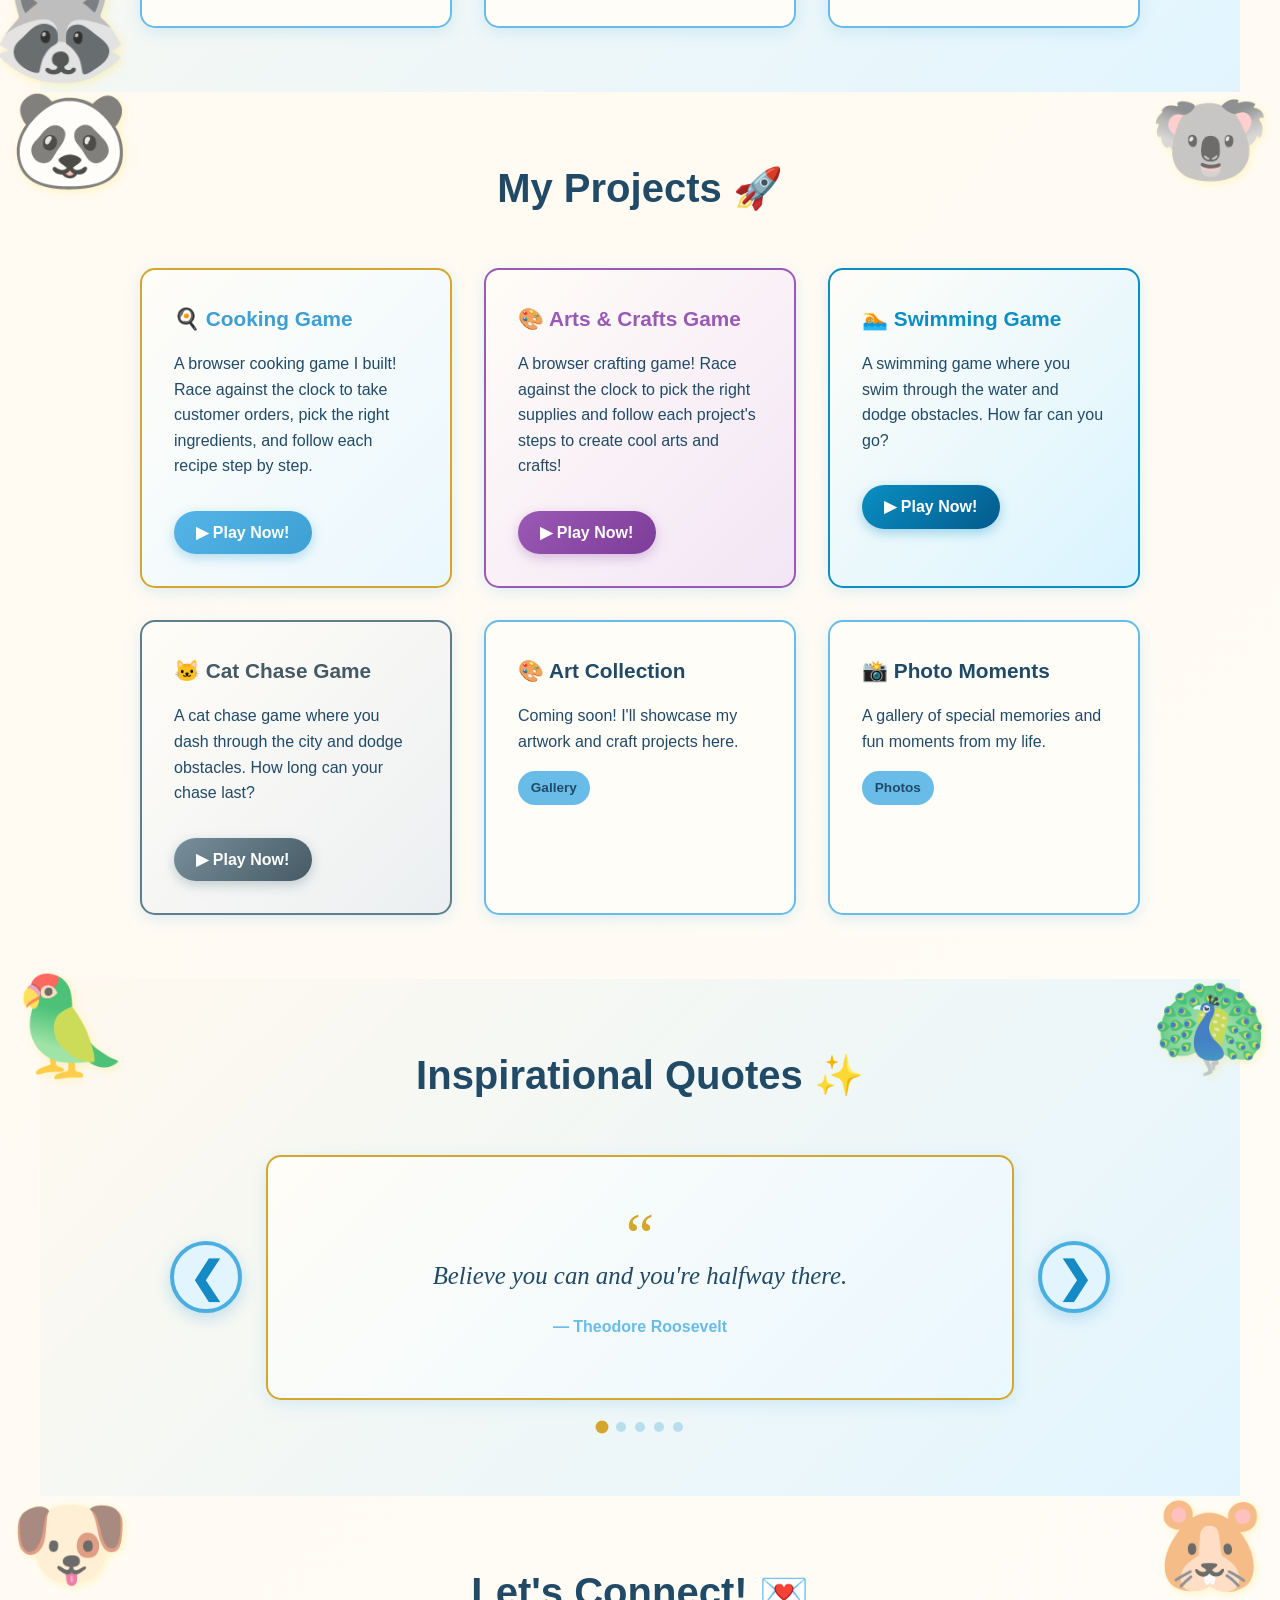
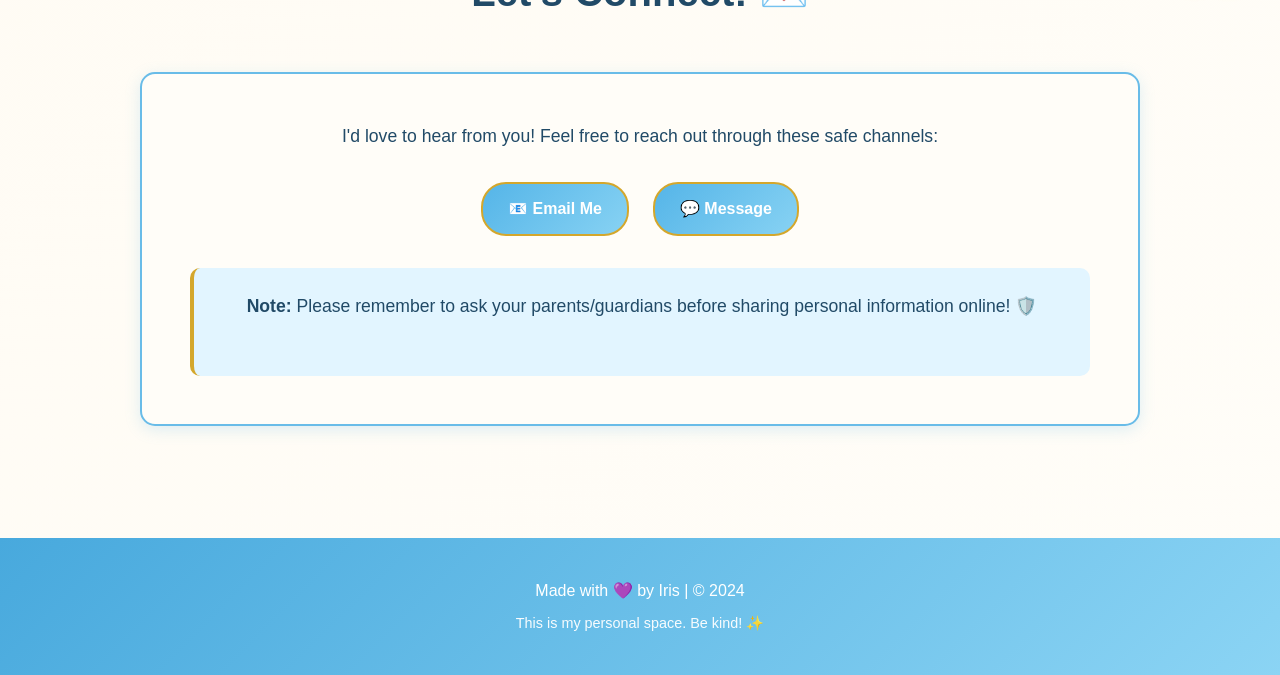
==== commit 48dbdd9d: "Add cat chase game pages and homepage link" ====
--- a/index.html
+++ b/index.html
@@ -80,12 +80,6 @@
                     <h3>Cooking</h3>
                     <p>I love cooking and trying out new recipes! From baking sweet treats to making savory dishes, experimenting in the kitchen is so much fun.</p>
                 </div>
-                <div class="interest-card">
-                    <div class="interest-icon">🐾</div>
-                    <div class="interest-animals">🐶 🐱 🐰</div>
-                    <h3>Animals</h3>
-                    <p>I really like animals! Spending time with cute pets and learning about different animals always makes me smile.</p>
-                </div>
             </div>
         </div>
         <div class="kawaii-animal kawaii-interest-bottom">🦝</div>
@@ -111,6 +105,11 @@
                     <h3>🏊 Swimming Game</h3>
                     <p>A swimming game where you swim through the water and dodge obstacles. How far can you go?</p>
                     <a href="swim-game.html" class="play-swim-btn">▶ Play Now!</a>
+                </div>
+                <div class="project-card project-card-cat">
+                   <h3>🐱 Cat Chase Game</h3>
+                   <p>A cat chase game where you dash through the city and dodge obstacles. How long can your chase last?</p>
+                   <a href="cat-game.html" class="play-cat-btn">▶ Play Now!</a>
                 </div>
                 <div class="project-card">
                     <h3>🎨 Art Collection</h3>
--- a/style.css
+++ b/style.css
@@ -568,6 +568,35 @@
     box-shadow: 0 6px 18px rgba(10, 143, 194, 0.5);
 }
 
+/* CAT CHASE GAME PROJECT CARD */
+.project-card-cat {
+    border-color: #607D8B;
+    background: linear-gradient(135deg, var(--light-bg), #ECEFF1);
+}
+
+.project-card-cat h3 {
+    color: #455A64;
+}
+
+.play-cat-btn {
+    display: inline-block;
+    margin-top: 1rem;
+    background: linear-gradient(135deg, #78909C, #455A64);
+    color: #ffffff;
+    padding: 0.55rem 1.4rem;
+    border-radius: 25px;
+    text-decoration: none;
+    font-weight: bold;
+    font-size: 1rem;
+    box-shadow: 0 4px 12px rgba(96, 125, 139, 0.35);
+    transition: transform 0.3s ease, box-shadow 0.3s ease;
+}
+
+.play-cat-btn:hover {
+    transform: translateY(-2px);
+    box-shadow: 0 6px 18px rgba(96, 125, 139, 0.5);
+}
+
 /* FOOTER */
 .footer {
     background: linear-gradient(135deg, var(--primary-color), var(--secondary-color));
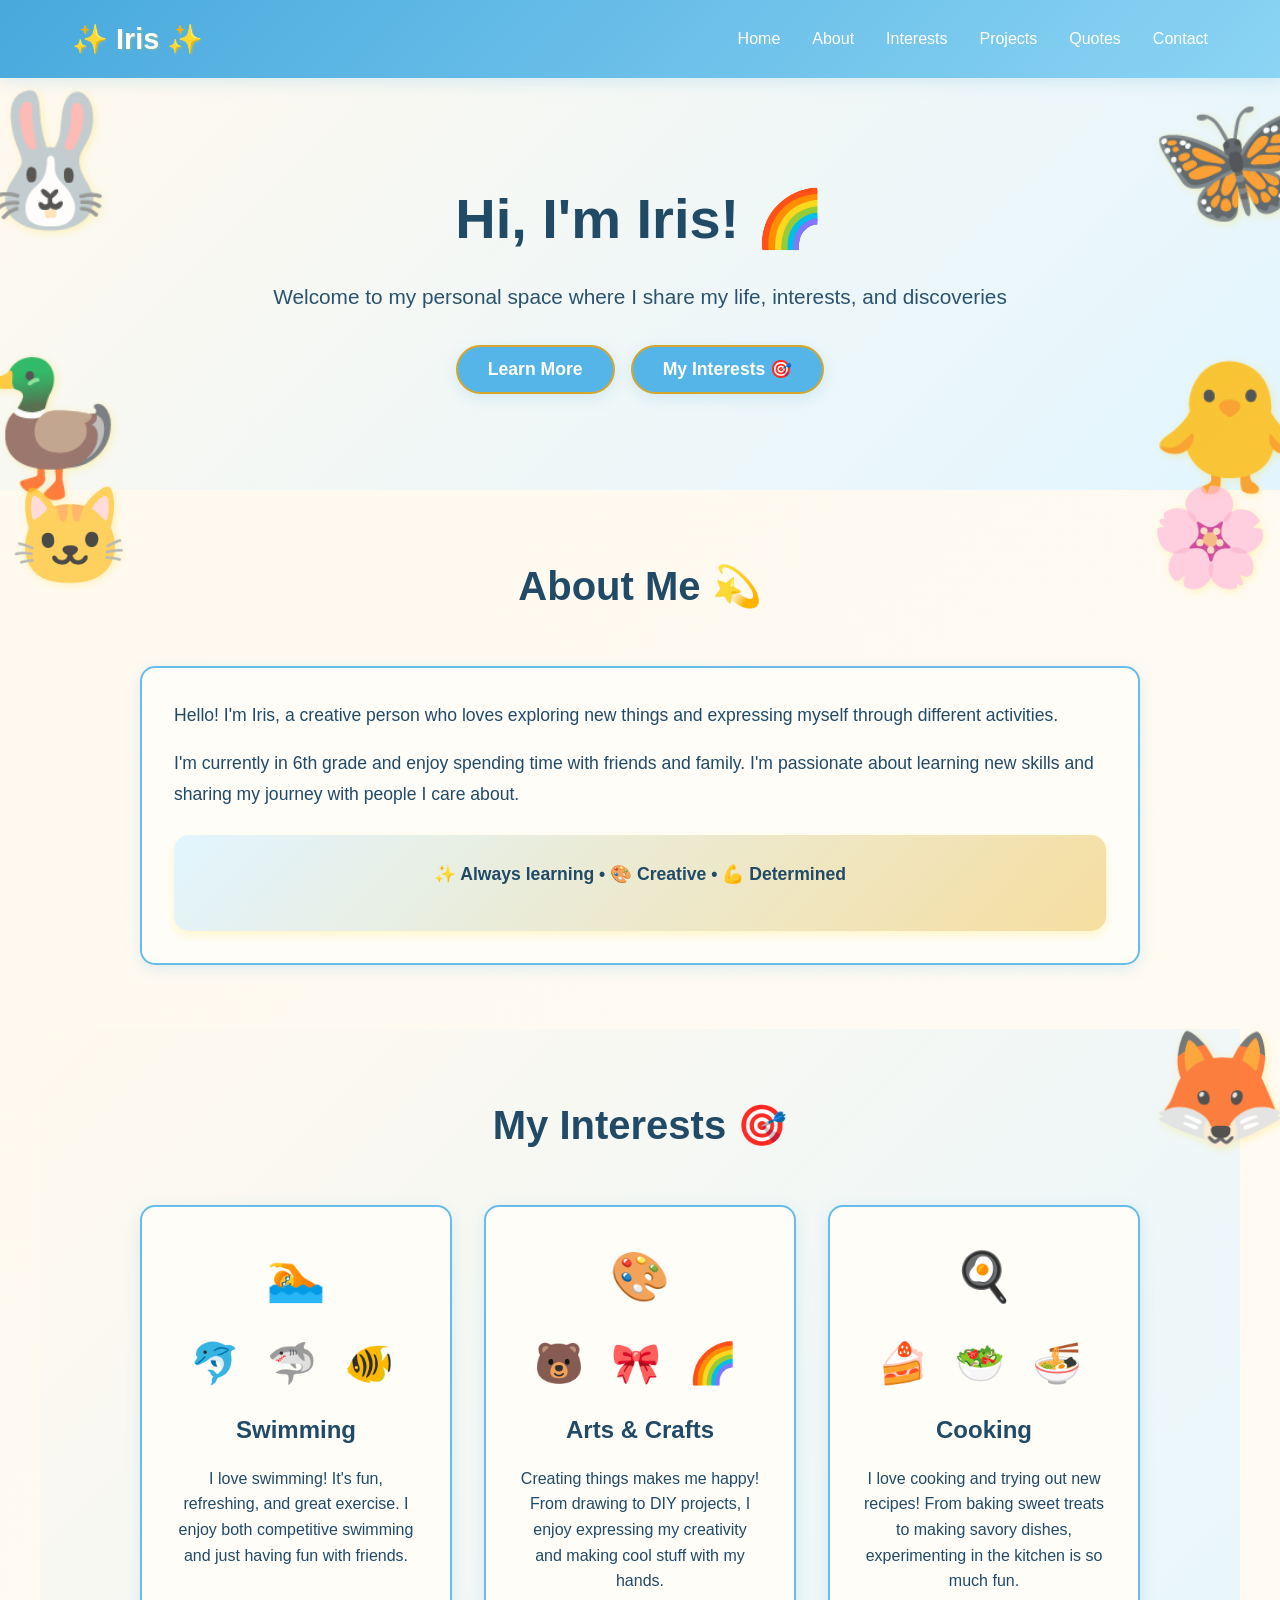
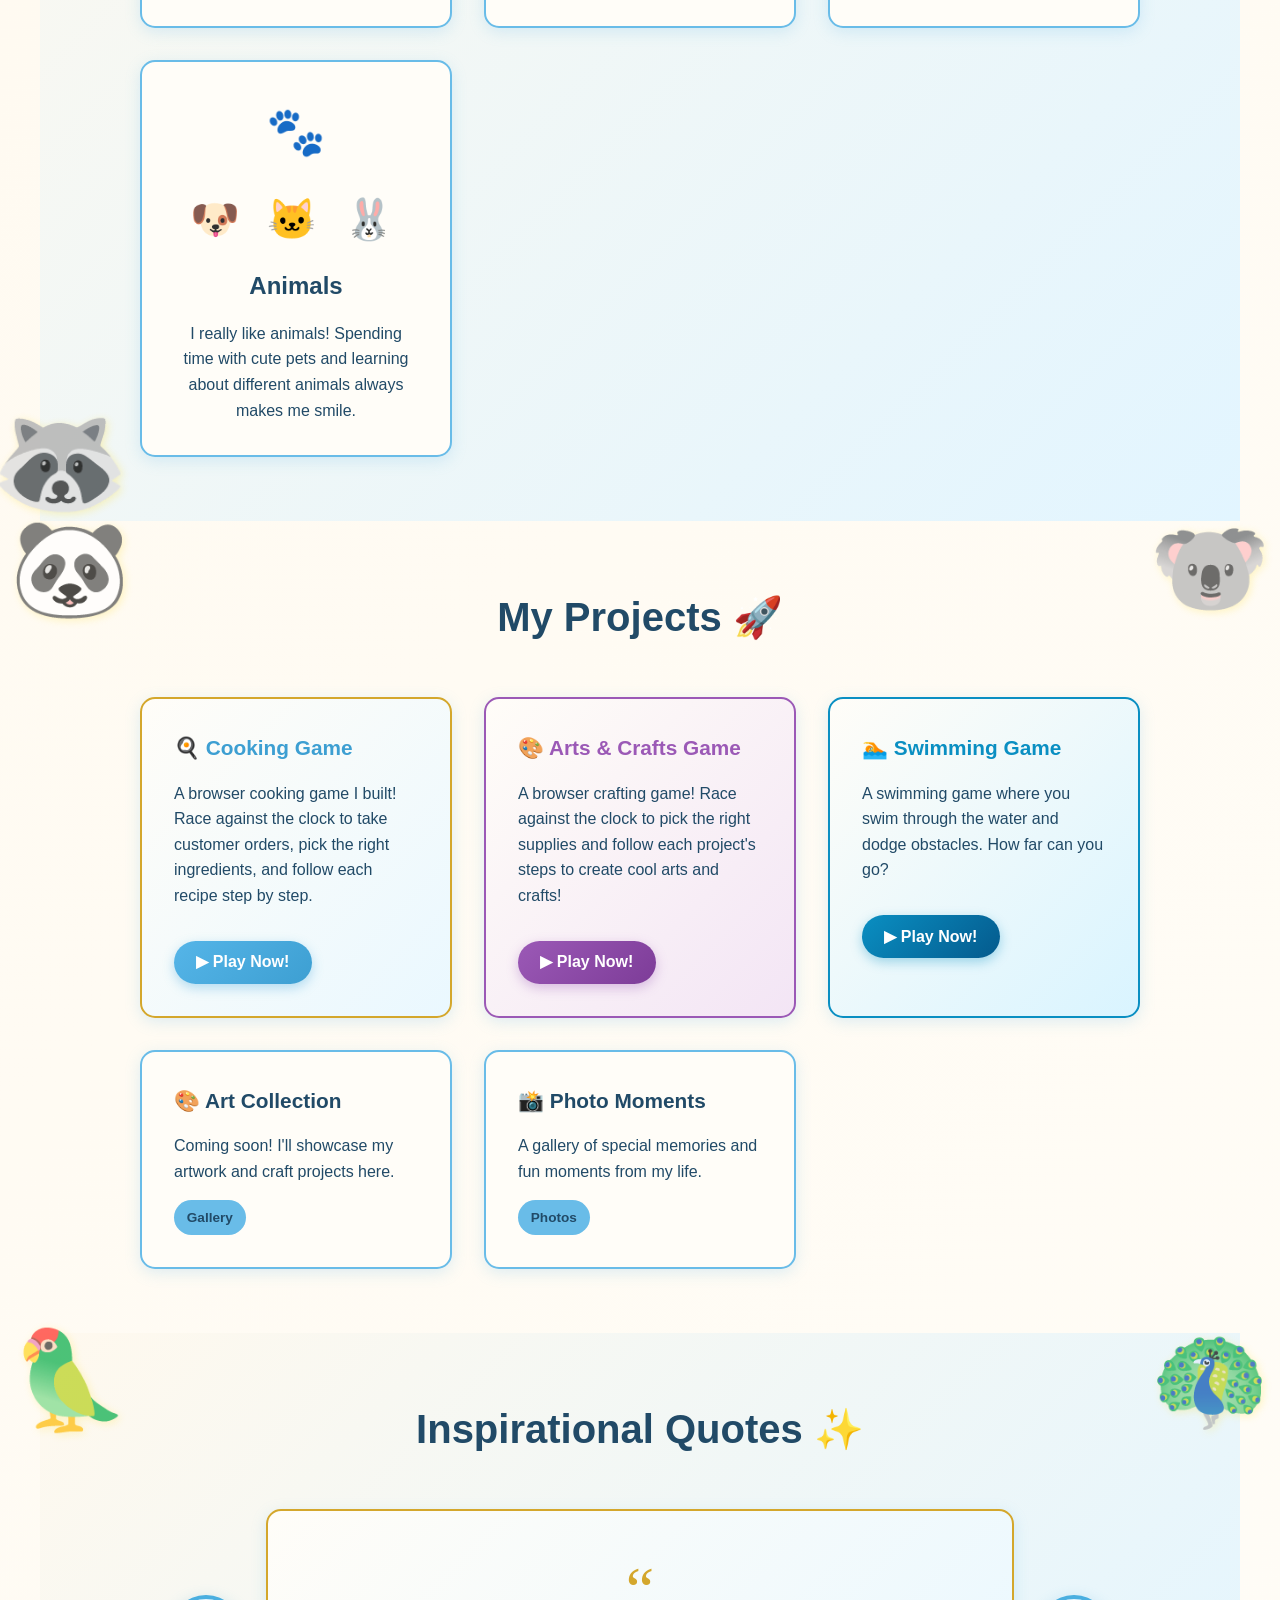
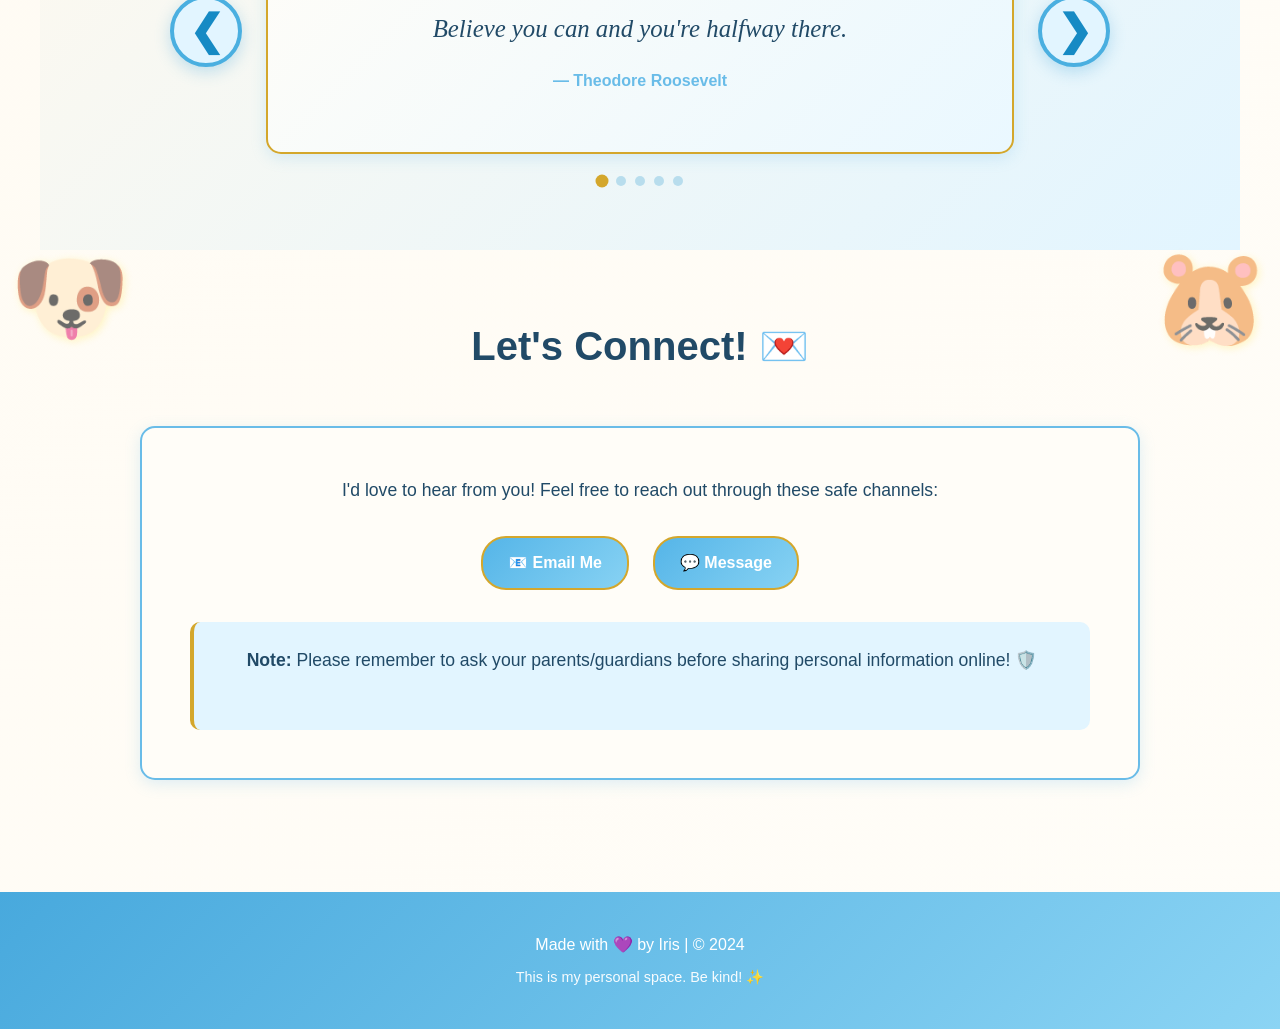
==== commit e29c43c2: "Merge pull request #6 from irisyiranw/copilot/add-my-interest-animals Add Animals interest card and " ====
--- a/index.html
+++ b/index.html
@@ -64,21 +64,27 @@
             <div class="interests-grid">
                 <div class="interest-card">
                     <div class="interest-icon">🏊</div>
-                    <div class="interest-animals">🐬 🦈 🐠</div>
+                    <div class="interest-emojis">🐬 🦈 🐠</div>
                     <h3>Swimming</h3>
                     <p>I love swimming! It's fun, refreshing, and great exercise. I enjoy both competitive swimming and just having fun with friends.</p>
                 </div>
                 <div class="interest-card">
                     <div class="interest-icon">🎨</div>
-                    <div class="interest-animals">🐻 🎀 🌈</div>
+                    <div class="interest-emojis">🐻 🎀 🌈</div>
                     <h3>Arts & Crafts</h3>
                     <p>Creating things makes me happy! From drawing to DIY projects, I enjoy expressing my creativity and making cool stuff with my hands.</p>
                 </div>
                 <div class="interest-card">
                     <div class="interest-icon">🍳</div>
-                    <div class="interest-animals">🍰 🥗 🍜</div>
+                    <div class="interest-emojis">🍰 🥗 🍜</div>
                     <h3>Cooking</h3>
                     <p>I love cooking and trying out new recipes! From baking sweet treats to making savory dishes, experimenting in the kitchen is so much fun.</p>
+                </div>
+                <div class="interest-card">
+                    <div class="interest-icon">🐾</div>
+                    <div class="interest-emojis">🐶 🐱 🐰</div>
+                    <h3>Animals</h3>
+                    <p>I really like animals! Spending time with cute pets and learning about different animals always makes me smile.</p>
                 </div>
             </div>
         </div>
@@ -105,11 +111,6 @@
                     <h3>🏊 Swimming Game</h3>
                     <p>A swimming game where you swim through the water and dodge obstacles. How far can you go?</p>
                     <a href="swim-game.html" class="play-swim-btn">▶ Play Now!</a>
-                </div>
-                <div class="project-card project-card-cat">
-                   <h3>🐱 Cat Chase Game</h3>
-                   <p>A cat chase game where you dash through the city and dodge obstacles. How long can your chase last?</p>
-                   <a href="cat-game.html" class="play-cat-btn">▶ Play Now!</a>
                 </div>
                 <div class="project-card">
                     <h3>🎨 Art Collection</h3>
--- a/style.css
+++ b/style.css
@@ -141,7 +141,7 @@
     animation-delay: 0.5s;
 }
 
-.interest-animals {
+.interest-emojis {
     font-size: 2.5rem;
     margin: 1rem 0;
     letter-spacing: 0.5rem;
@@ -568,35 +568,6 @@
     box-shadow: 0 6px 18px rgba(10, 143, 194, 0.5);
 }
 
-/* CAT CHASE GAME PROJECT CARD */
-.project-card-cat {
-    border-color: #607D8B;
-    background: linear-gradient(135deg, var(--light-bg), #ECEFF1);
-}
-
-.project-card-cat h3 {
-    color: #455A64;
-}
-
-.play-cat-btn {
-    display: inline-block;
-    margin-top: 1rem;
-    background: linear-gradient(135deg, #78909C, #455A64);
-    color: #ffffff;
-    padding: 0.55rem 1.4rem;
-    border-radius: 25px;
-    text-decoration: none;
-    font-weight: bold;
-    font-size: 1rem;
-    box-shadow: 0 4px 12px rgba(96, 125, 139, 0.35);
-    transition: transform 0.3s ease, box-shadow 0.3s ease;
-}
-
-.play-cat-btn:hover {
-    transform: translateY(-2px);
-    box-shadow: 0 6px 18px rgba(96, 125, 139, 0.5);
-}
-
 /* FOOTER */
 .footer {
     background: linear-gradient(135deg, var(--primary-color), var(--secondary-color));
@@ -672,7 +643,7 @@
         font-size: 3.5rem;
     }
 
-    .interest-animals {
+    .interest-emojis {
         font-size: 1.8rem;
     }
 }
@@ -747,7 +718,7 @@
         font-size: 2.5rem;
     }
 
-    .interest-animals {
+    .interest-emojis {
         font-size: 1.5rem;
     }
 }
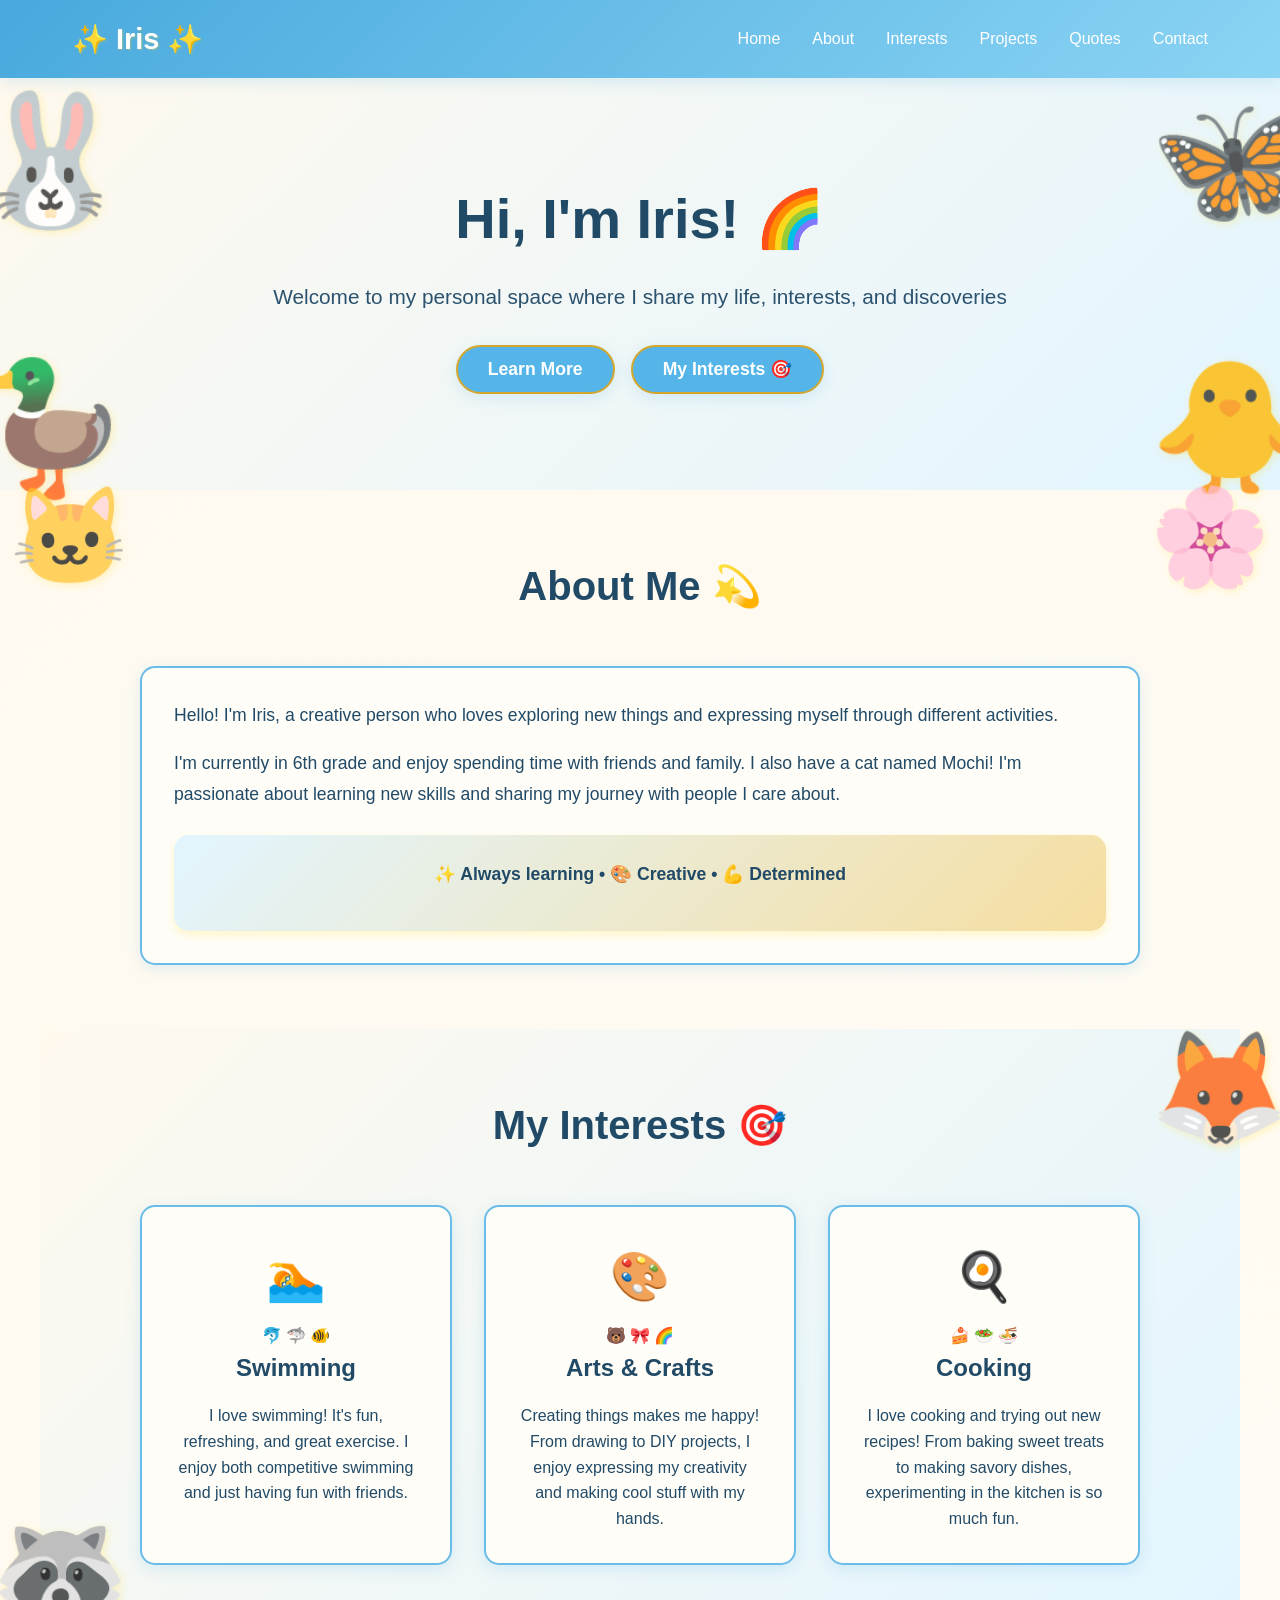
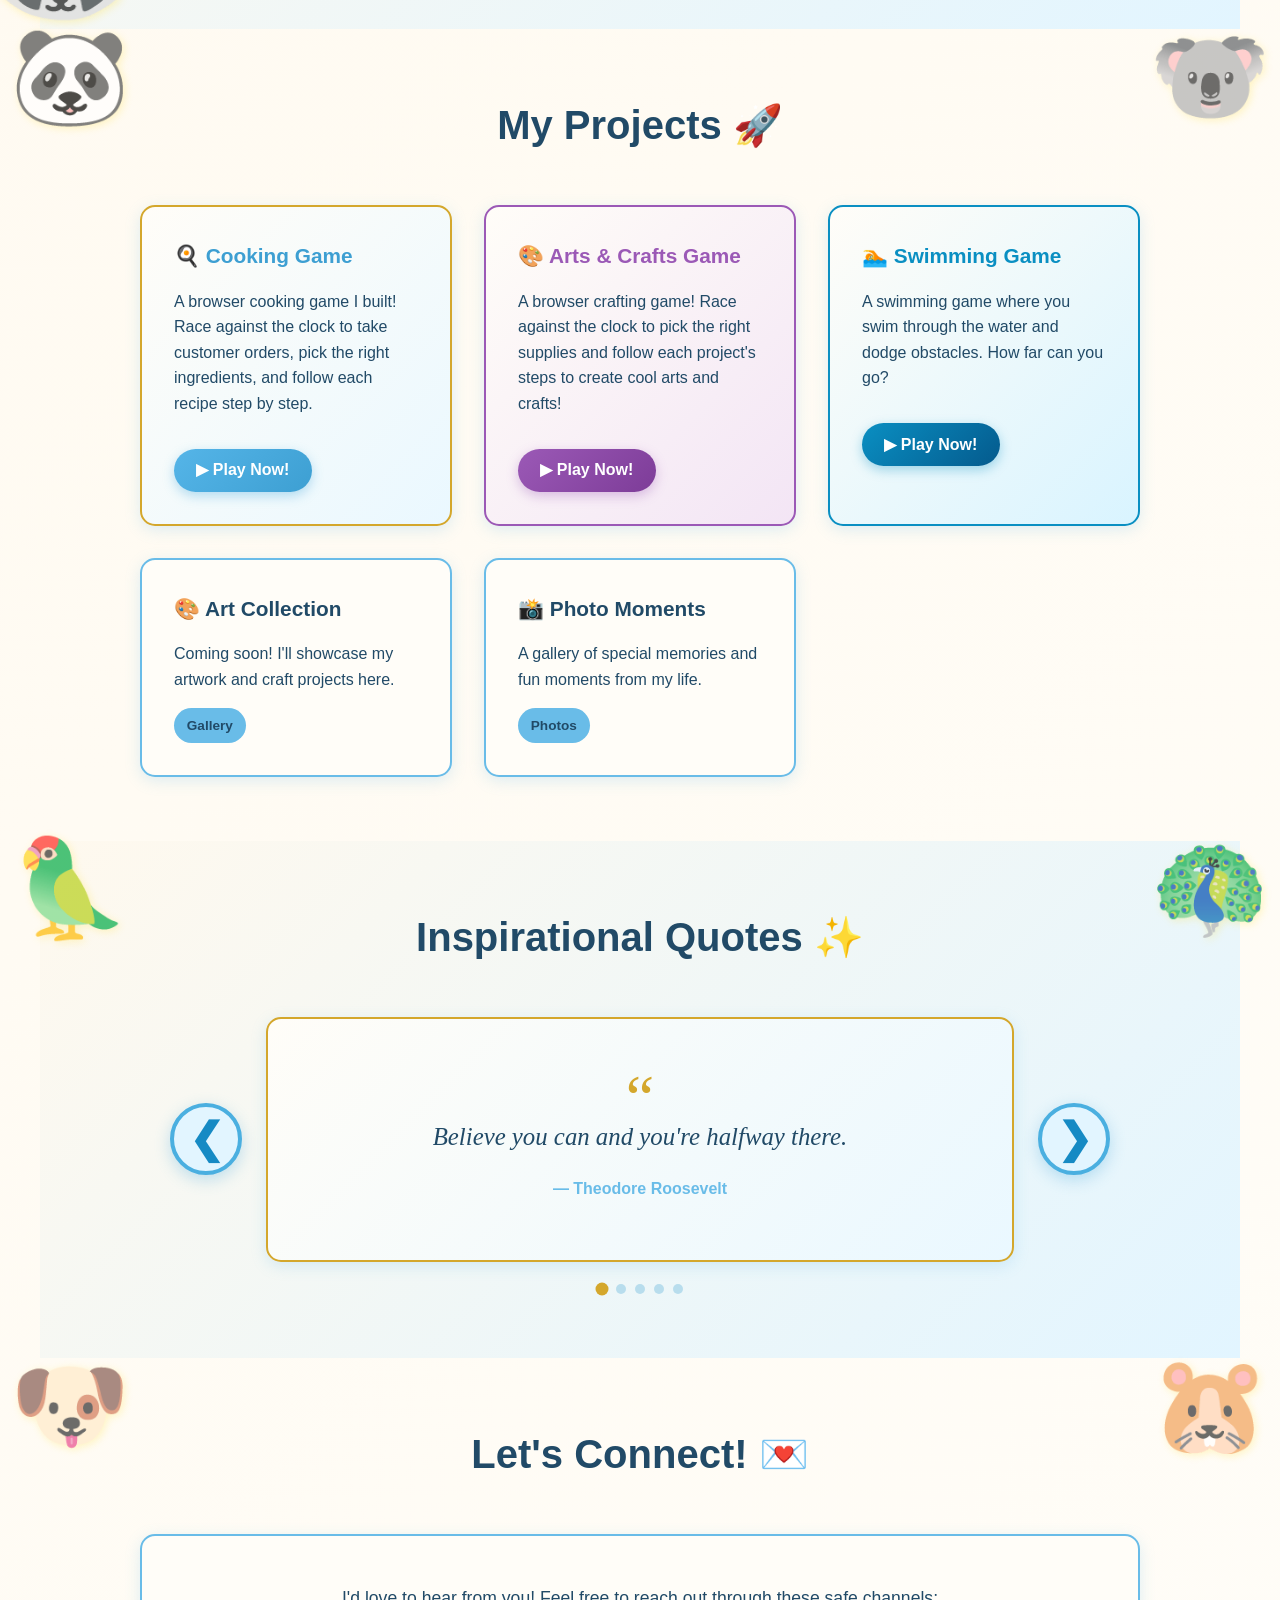
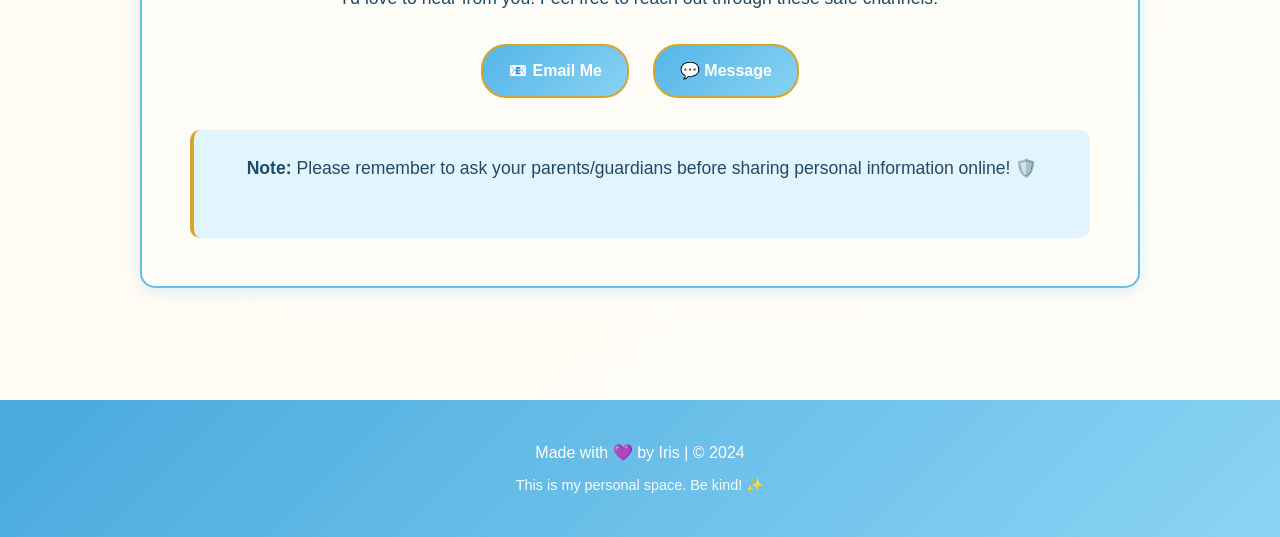
==== commit e1ea6d5c: "Add Mochi mention to About Me" ====
--- a/index.html
+++ b/index.html
@@ -47,7 +47,7 @@
             <h2 class="section-title">About Me 💫</h2>
             <div class="about-content">
                 <p>Hello! I'm Iris, a creative person who loves exploring new things and expressing myself through different activities.</p>
-                <p>I'm currently in 6th grade and enjoy spending time with friends and family. I'm passionate about learning new skills and sharing my journey with people I care about.</p>
+                <p>I'm currently in 6th grade and enjoy spending time with friends and family. I also have a cat named Mochi! I'm passionate about learning new skills and sharing my journey with people I care about.</p>
                 <div class="about-box">
                     <p>✨ Always learning • 🎨 Creative • 💪 Determined</p>
                 </div>
@@ -64,27 +64,21 @@
             <div class="interests-grid">
                 <div class="interest-card">
                     <div class="interest-icon">🏊</div>
-                    <div class="interest-emojis">🐬 🦈 🐠</div>
+                    <div class="interest-animals">🐬 🦈 🐠</div>
                     <h3>Swimming</h3>
                     <p>I love swimming! It's fun, refreshing, and great exercise. I enjoy both competitive swimming and just having fun with friends.</p>
                 </div>
                 <div class="interest-card">
                     <div class="interest-icon">🎨</div>
-                    <div class="interest-emojis">🐻 🎀 🌈</div>
+                    <div class="interest-animals">🐻 🎀 🌈</div>
                     <h3>Arts & Crafts</h3>
                     <p>Creating things makes me happy! From drawing to DIY projects, I enjoy expressing my creativity and making cool stuff with my hands.</p>
                 </div>
                 <div class="interest-card">
                     <div class="interest-icon">🍳</div>
-                    <div class="interest-emojis">🍰 🥗 🍜</div>
+                    <div class="interest-animals">🍰 🥗 🍜</div>
                     <h3>Cooking</h3>
                     <p>I love cooking and trying out new recipes! From baking sweet treats to making savory dishes, experimenting in the kitchen is so much fun.</p>
-                </div>
-                <div class="interest-card">
-                    <div class="interest-icon">🐾</div>
-                    <div class="interest-emojis">🐶 🐱 🐰</div>
-                    <h3>Animals</h3>
-                    <p>I really like animals! Spending time with cute pets and learning about different animals always makes me smile.</p>
                 </div>
             </div>
         </div>
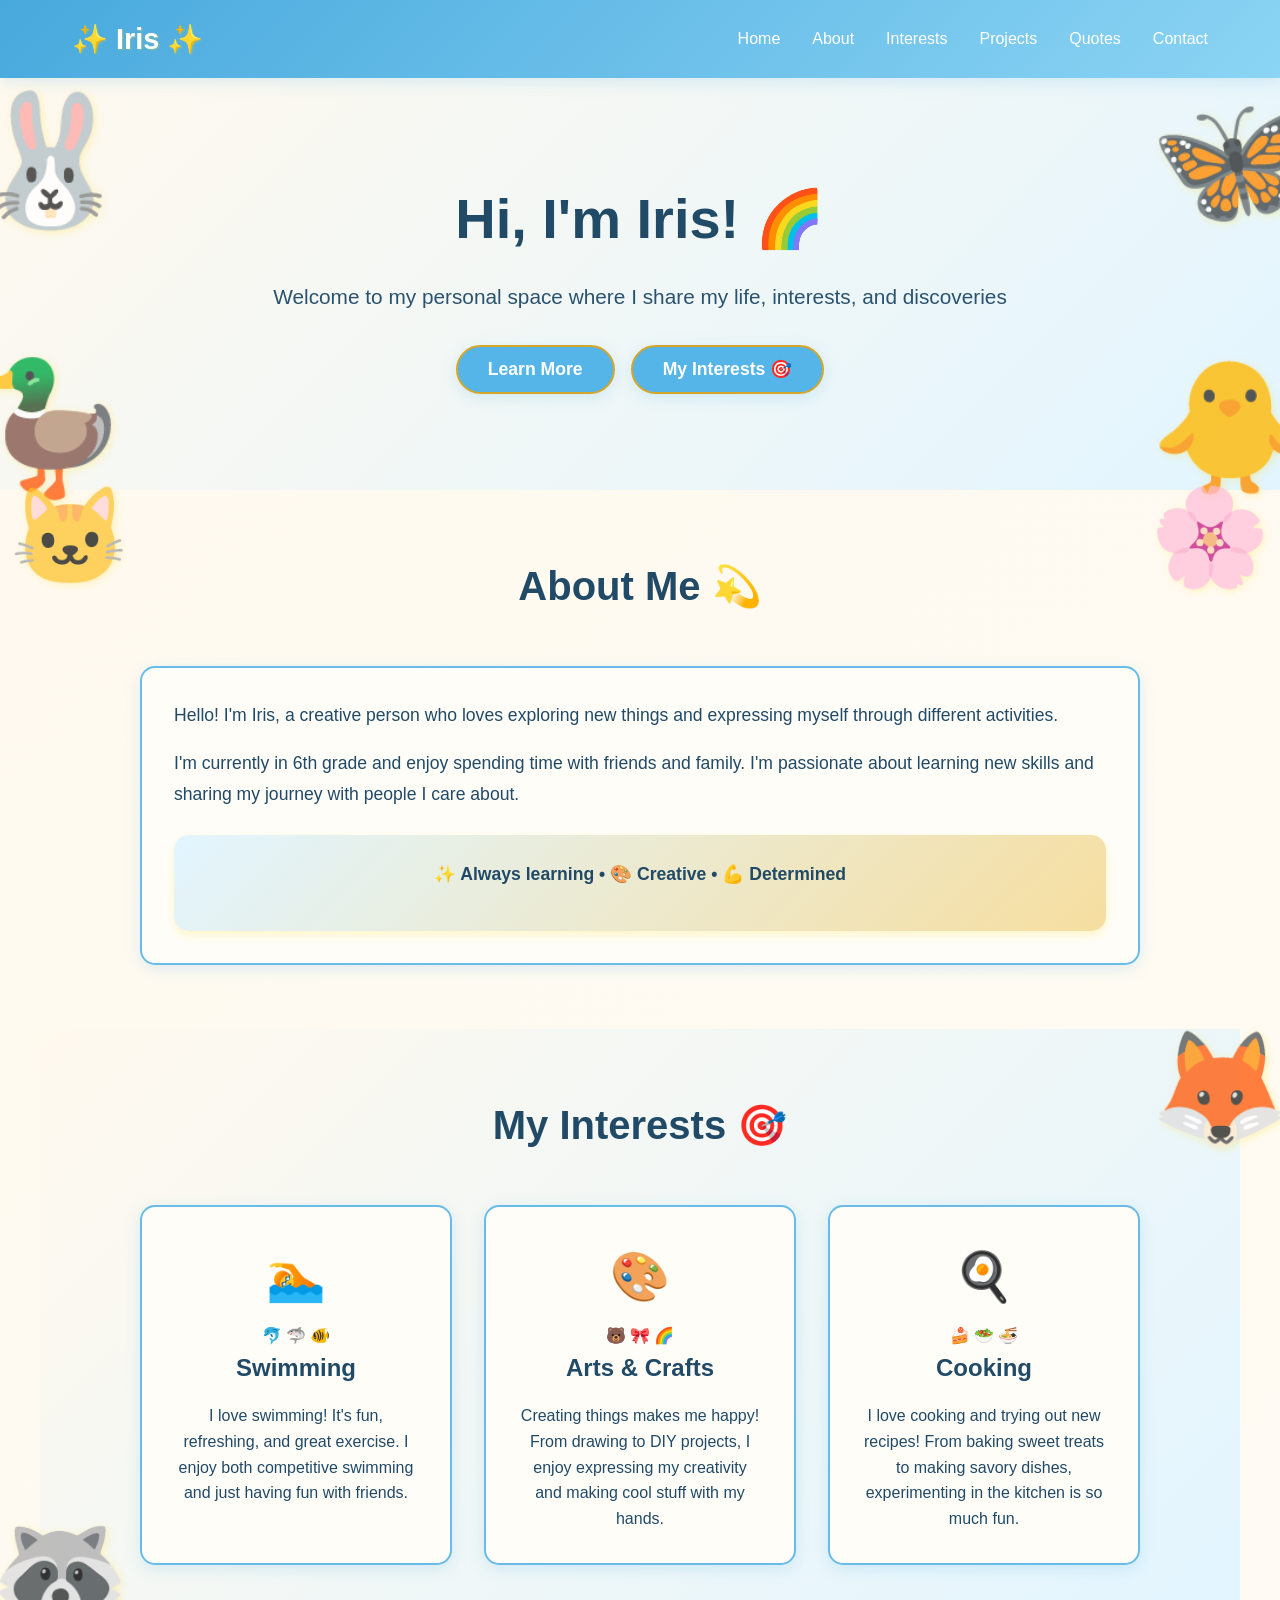
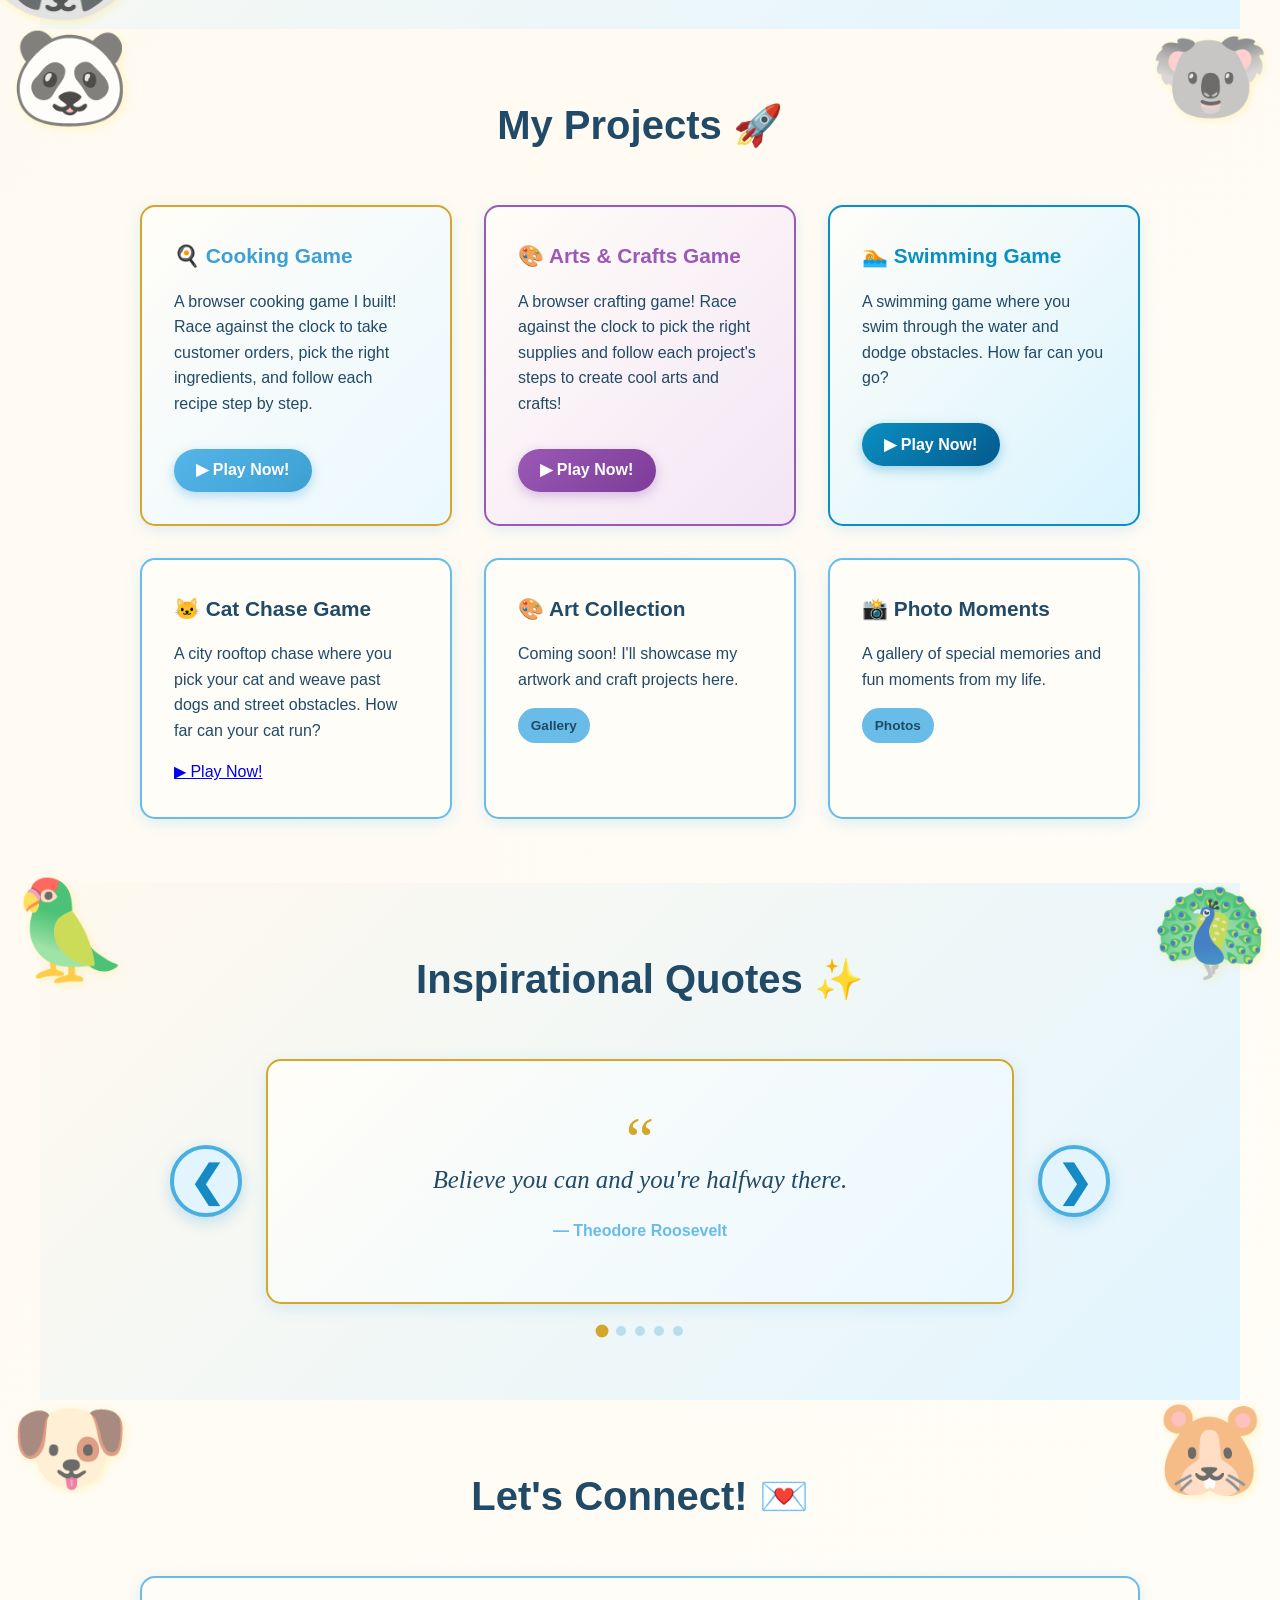
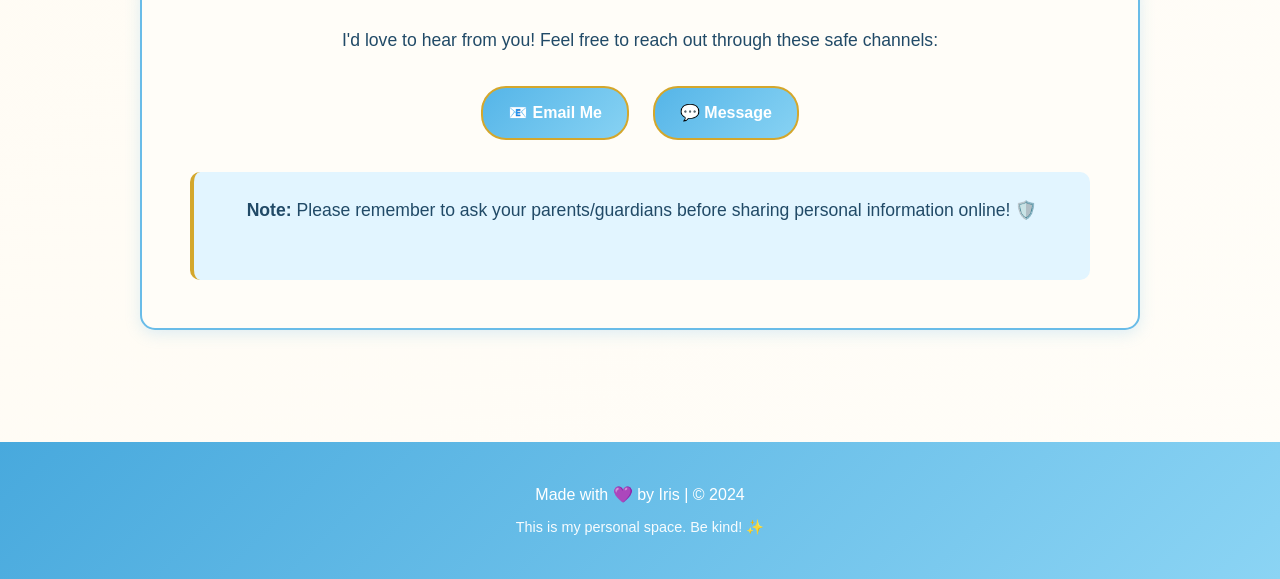
==== commit 6985fa34: "Refine cat chase copy and constant names" ====
--- a/index.html
+++ b/index.html
@@ -47,7 +47,7 @@
             <h2 class="section-title">About Me 💫</h2>
             <div class="about-content">
                 <p>Hello! I'm Iris, a creative person who loves exploring new things and expressing myself through different activities.</p>
-                <p>I'm currently in 6th grade and enjoy spending time with friends and family. I also have a cat named Mochi! I'm passionate about learning new skills and sharing my journey with people I care about.</p>
+                <p>I'm currently in 6th grade and enjoy spending time with friends and family. I'm passionate about learning new skills and sharing my journey with people I care about.</p>
                 <div class="about-box">
                     <p>✨ Always learning • 🎨 Creative • 💪 Determined</p>
                 </div>
@@ -105,6 +105,11 @@
                     <h3>🏊 Swimming Game</h3>
                     <p>A swimming game where you swim through the water and dodge obstacles. How far can you go?</p>
                     <a href="swim-game.html" class="play-swim-btn">▶ Play Now!</a>
+                </div>
+                <div class="project-card project-card-cat">
+                   <h3>🐱 Cat Chase Game</h3>
+                   <p>A city rooftop chase where you pick your cat and weave past dogs and street obstacles. How far can your cat run?</p>
+                   <a href="cat-game.html" class="play-cat-btn">▶ Play Now!</a>
                 </div>
                 <div class="project-card">
                     <h3>🎨 Art Collection</h3>
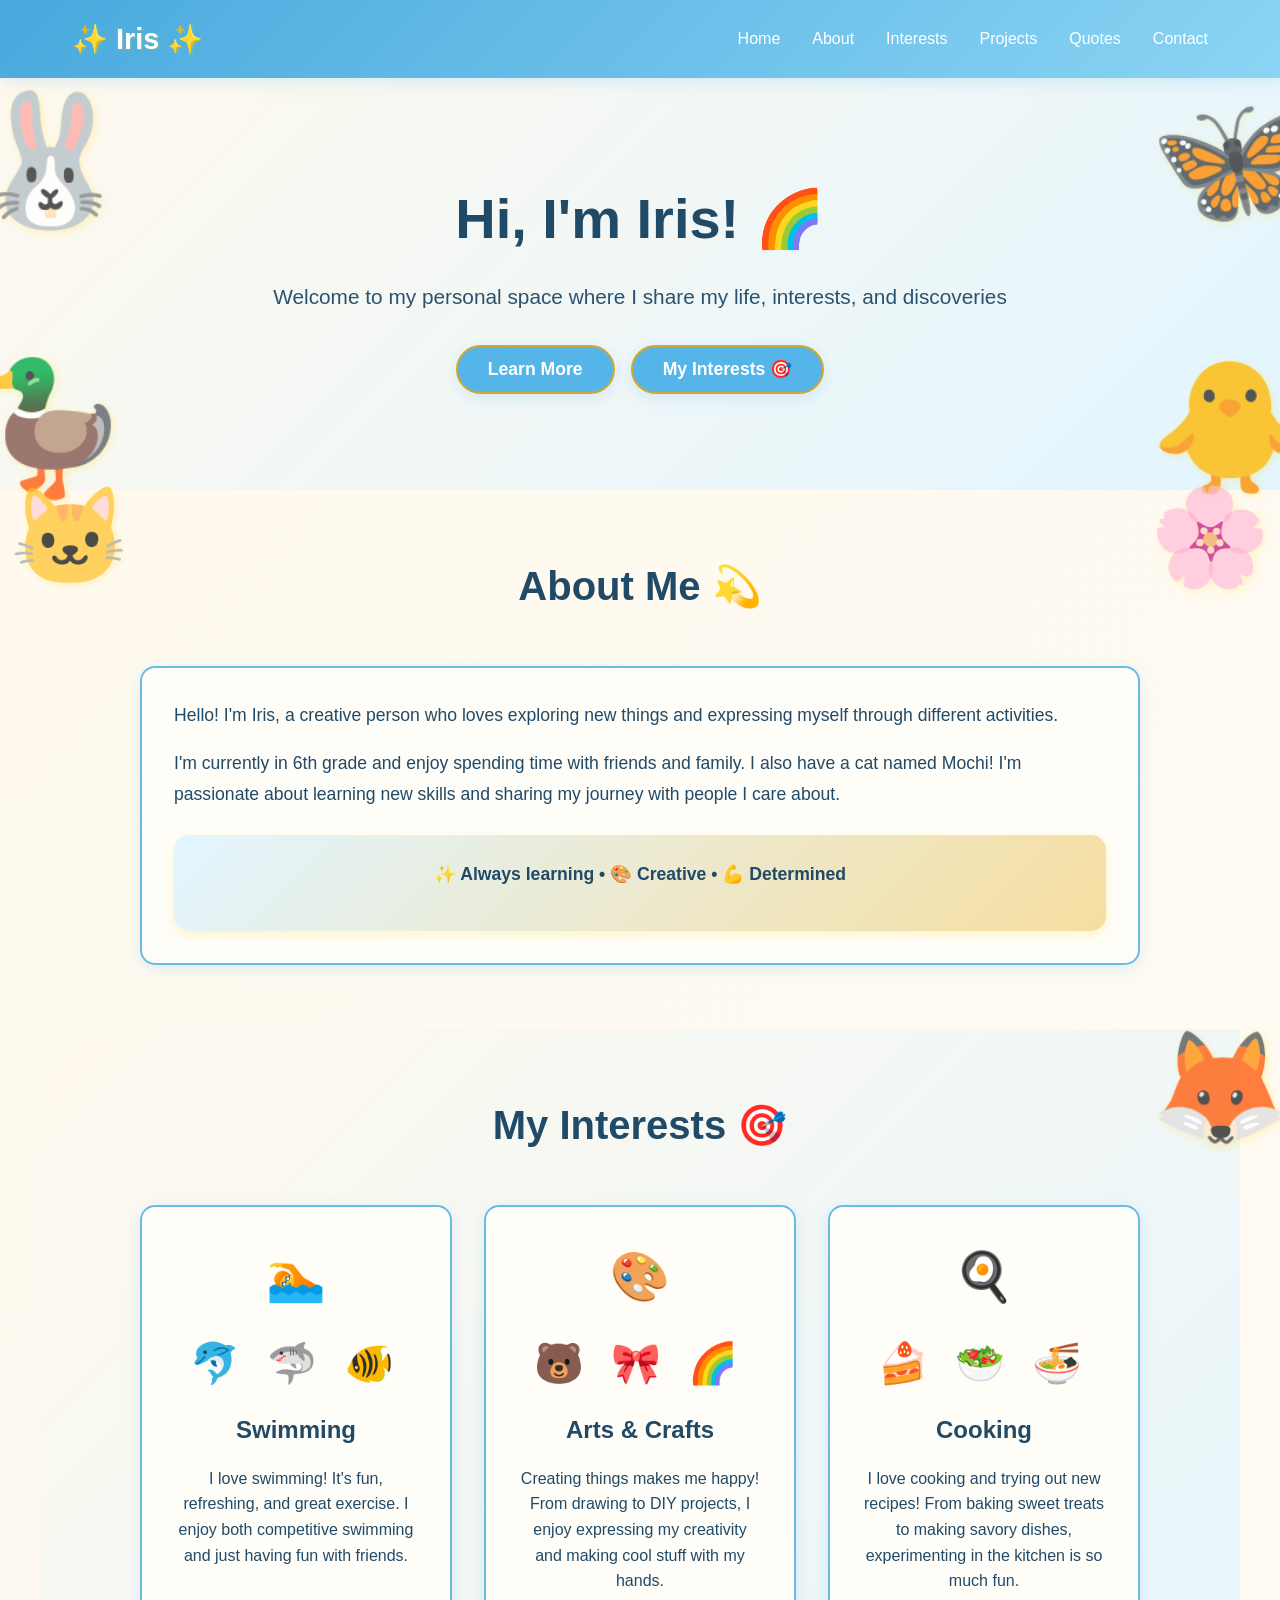
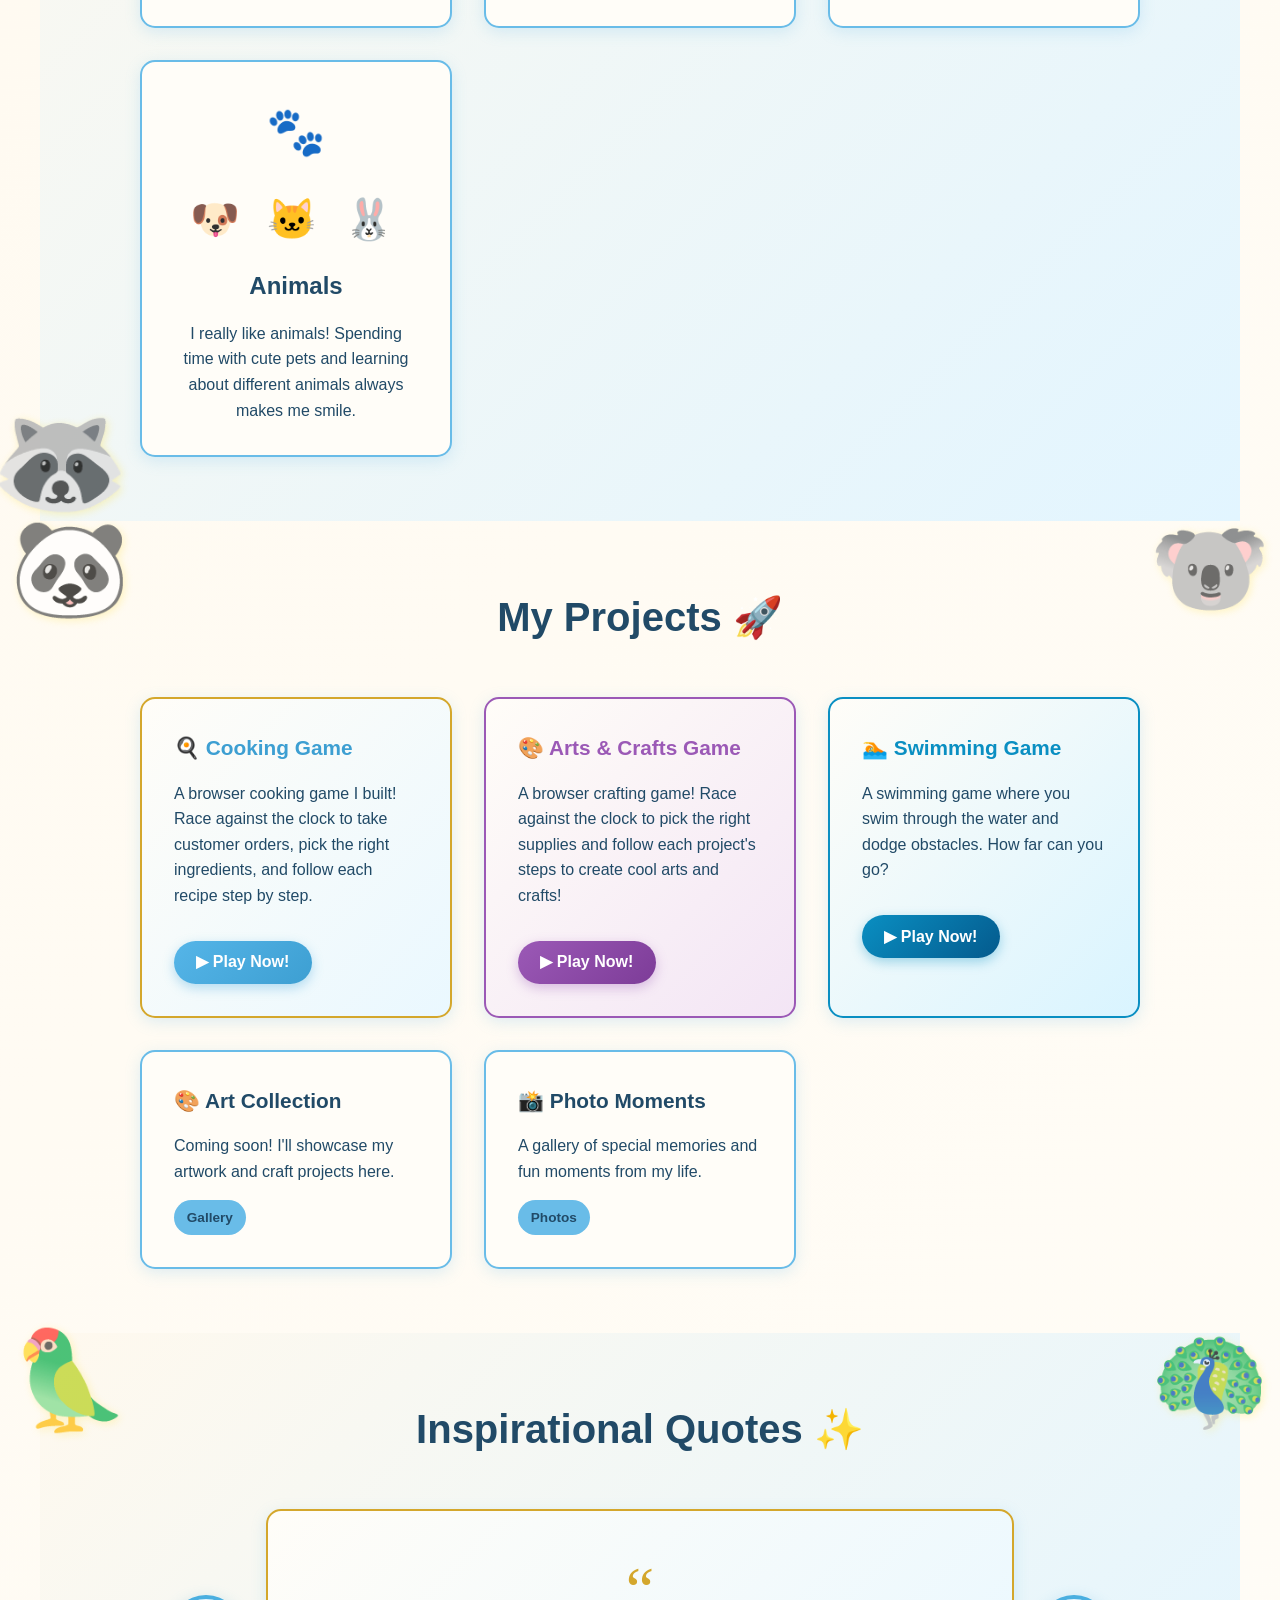
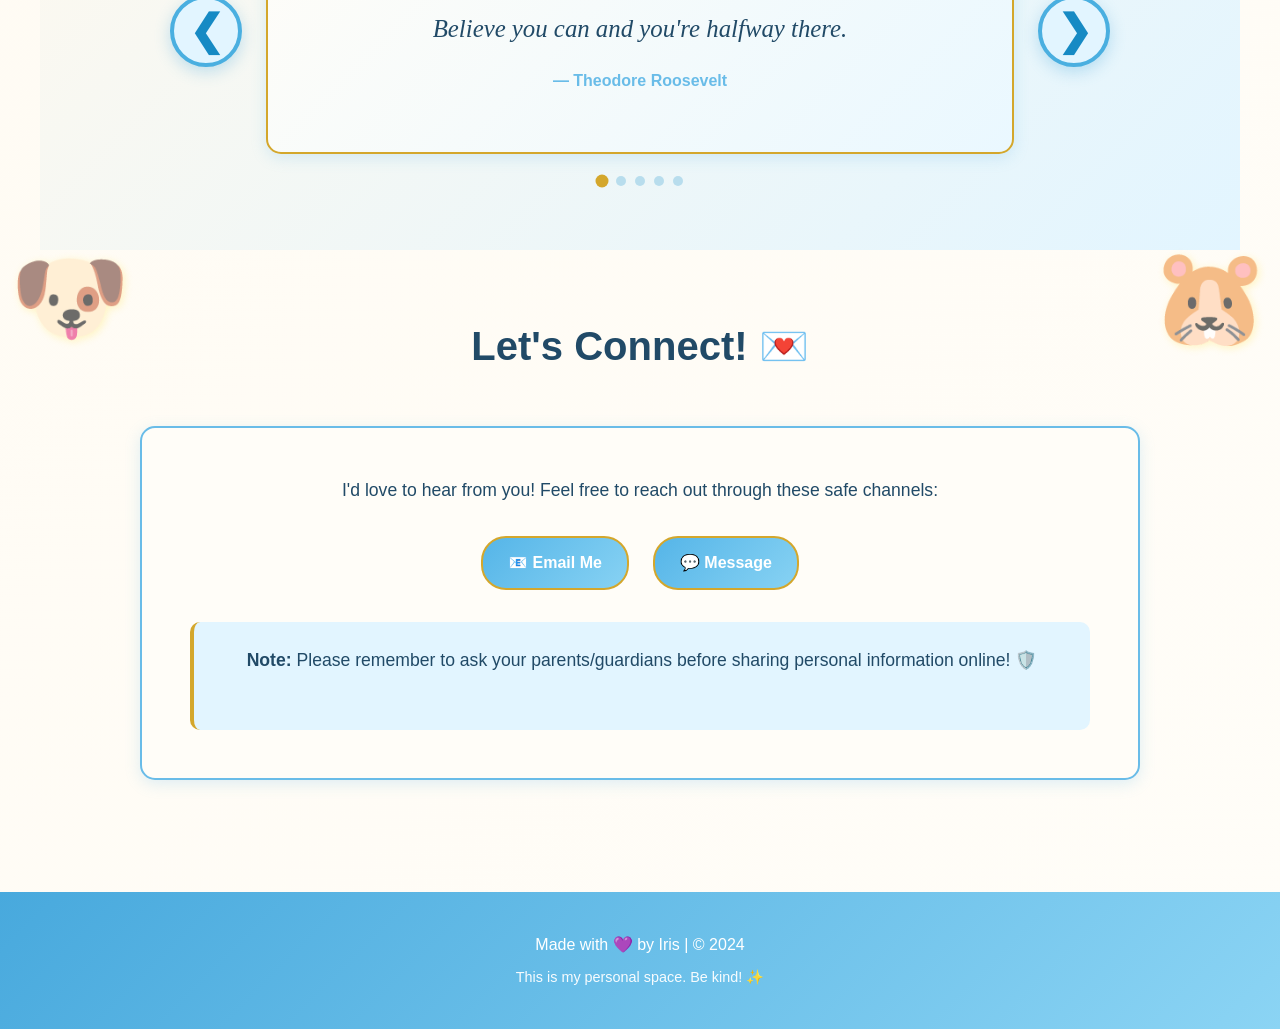
==== commit 49e68275: "Merge pull request #7 from irisyiranw/copilot/add-about-me-cat-info Update About Me copy to mention " ====
--- a/index.html
+++ b/index.html
@@ -47,7 +47,7 @@
             <h2 class="section-title">About Me 💫</h2>
             <div class="about-content">
                 <p>Hello! I'm Iris, a creative person who loves exploring new things and expressing myself through different activities.</p>
-                <p>I'm currently in 6th grade and enjoy spending time with friends and family. I'm passionate about learning new skills and sharing my journey with people I care about.</p>
+                <p>I'm currently in 6th grade and enjoy spending time with friends and family. I also have a cat named Mochi! I'm passionate about learning new skills and sharing my journey with people I care about.</p>
                 <div class="about-box">
                     <p>✨ Always learning • 🎨 Creative • 💪 Determined</p>
                 </div>
@@ -64,21 +64,27 @@
             <div class="interests-grid">
                 <div class="interest-card">
                     <div class="interest-icon">🏊</div>
-                    <div class="interest-animals">🐬 🦈 🐠</div>
+                    <div class="interest-emojis">🐬 🦈 🐠</div>
                     <h3>Swimming</h3>
                     <p>I love swimming! It's fun, refreshing, and great exercise. I enjoy both competitive swimming and just having fun with friends.</p>
                 </div>
                 <div class="interest-card">
                     <div class="interest-icon">🎨</div>
-                    <div class="interest-animals">🐻 🎀 🌈</div>
+                    <div class="interest-emojis">🐻 🎀 🌈</div>
                     <h3>Arts & Crafts</h3>
                     <p>Creating things makes me happy! From drawing to DIY projects, I enjoy expressing my creativity and making cool stuff with my hands.</p>
                 </div>
                 <div class="interest-card">
                     <div class="interest-icon">🍳</div>
-                    <div class="interest-animals">🍰 🥗 🍜</div>
+                    <div class="interest-emojis">🍰 🥗 🍜</div>
                     <h3>Cooking</h3>
                     <p>I love cooking and trying out new recipes! From baking sweet treats to making savory dishes, experimenting in the kitchen is so much fun.</p>
+                </div>
+                <div class="interest-card">
+                    <div class="interest-icon">🐾</div>
+                    <div class="interest-emojis">🐶 🐱 🐰</div>
+                    <h3>Animals</h3>
+                    <p>I really like animals! Spending time with cute pets and learning about different animals always makes me smile.</p>
                 </div>
             </div>
         </div>
@@ -105,11 +111,6 @@
                     <h3>🏊 Swimming Game</h3>
                     <p>A swimming game where you swim through the water and dodge obstacles. How far can you go?</p>
                     <a href="swim-game.html" class="play-swim-btn">▶ Play Now!</a>
-                </div>
-                <div class="project-card project-card-cat">
-                   <h3>🐱 Cat Chase Game</h3>
-                   <p>A city rooftop chase where you pick your cat and weave past dogs and street obstacles. How far can your cat run?</p>
-                   <a href="cat-game.html" class="play-cat-btn">▶ Play Now!</a>
                 </div>
                 <div class="project-card">
                     <h3>🎨 Art Collection</h3>
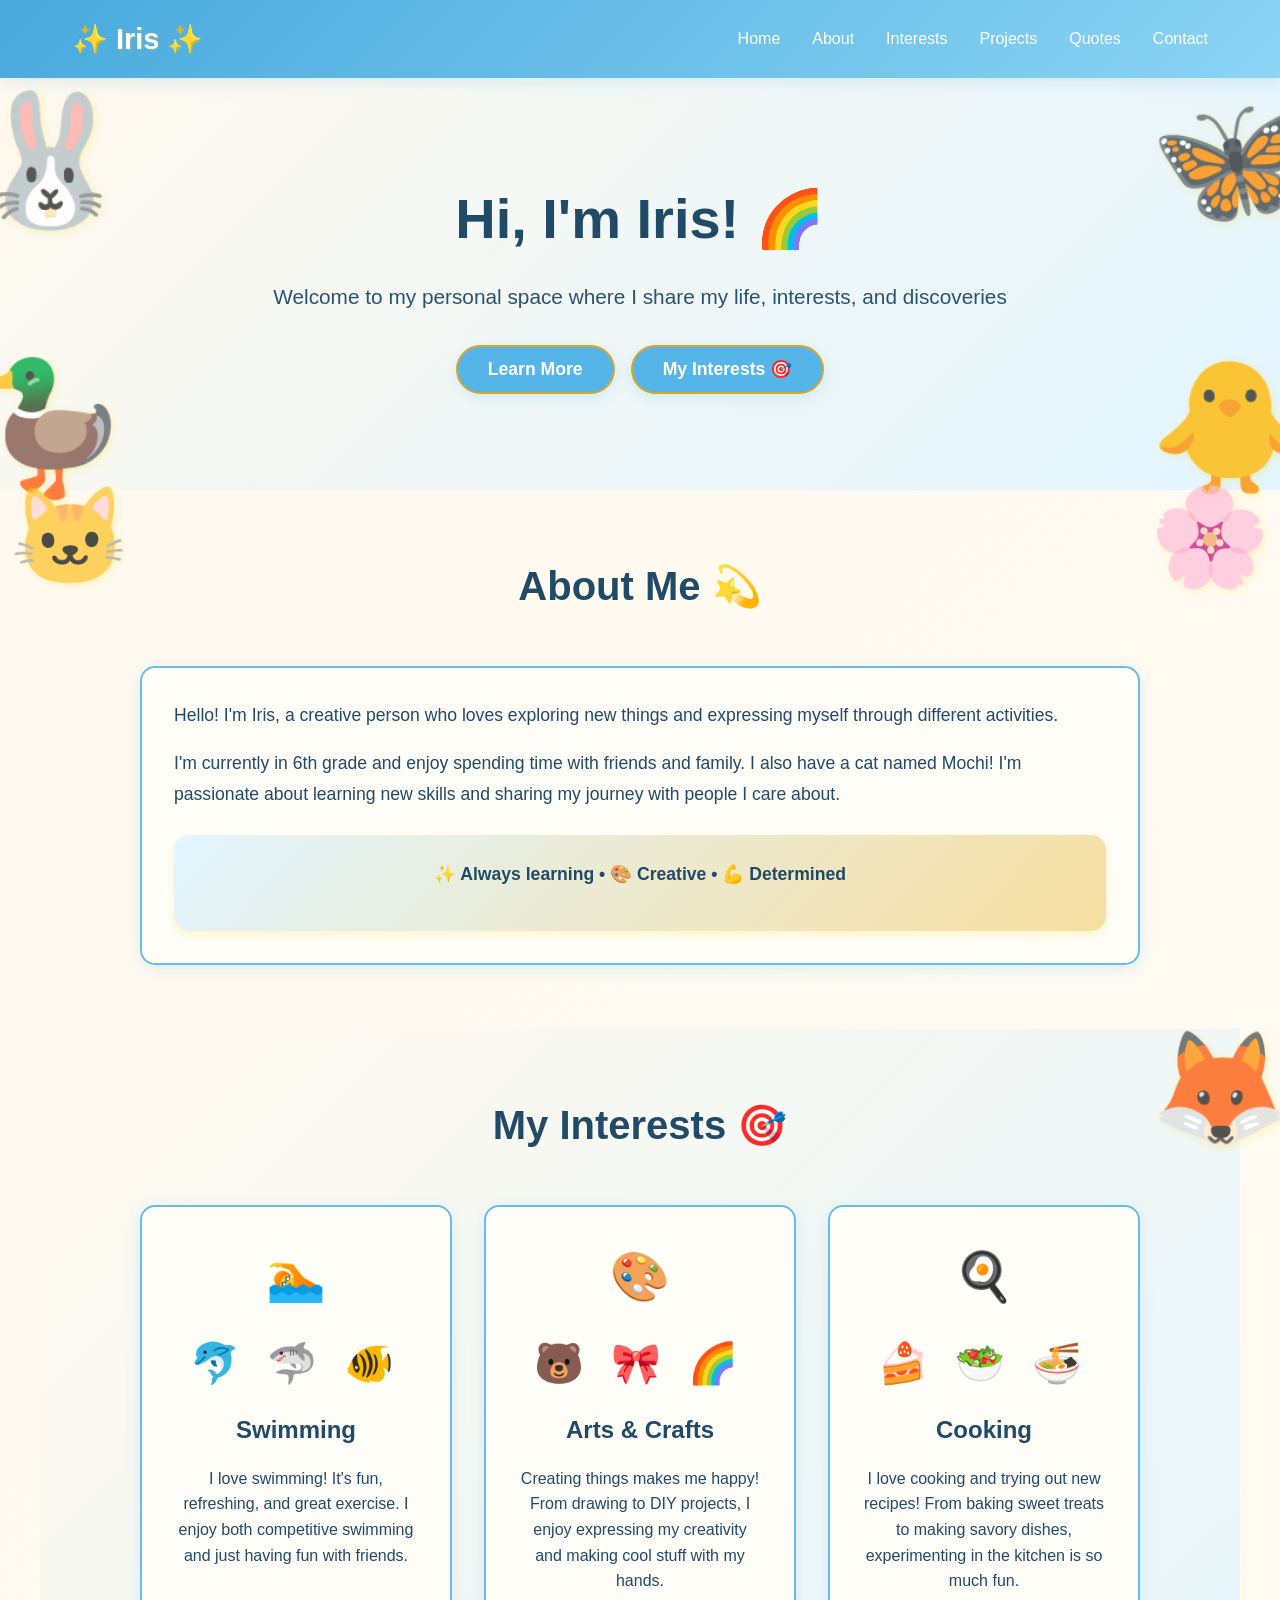
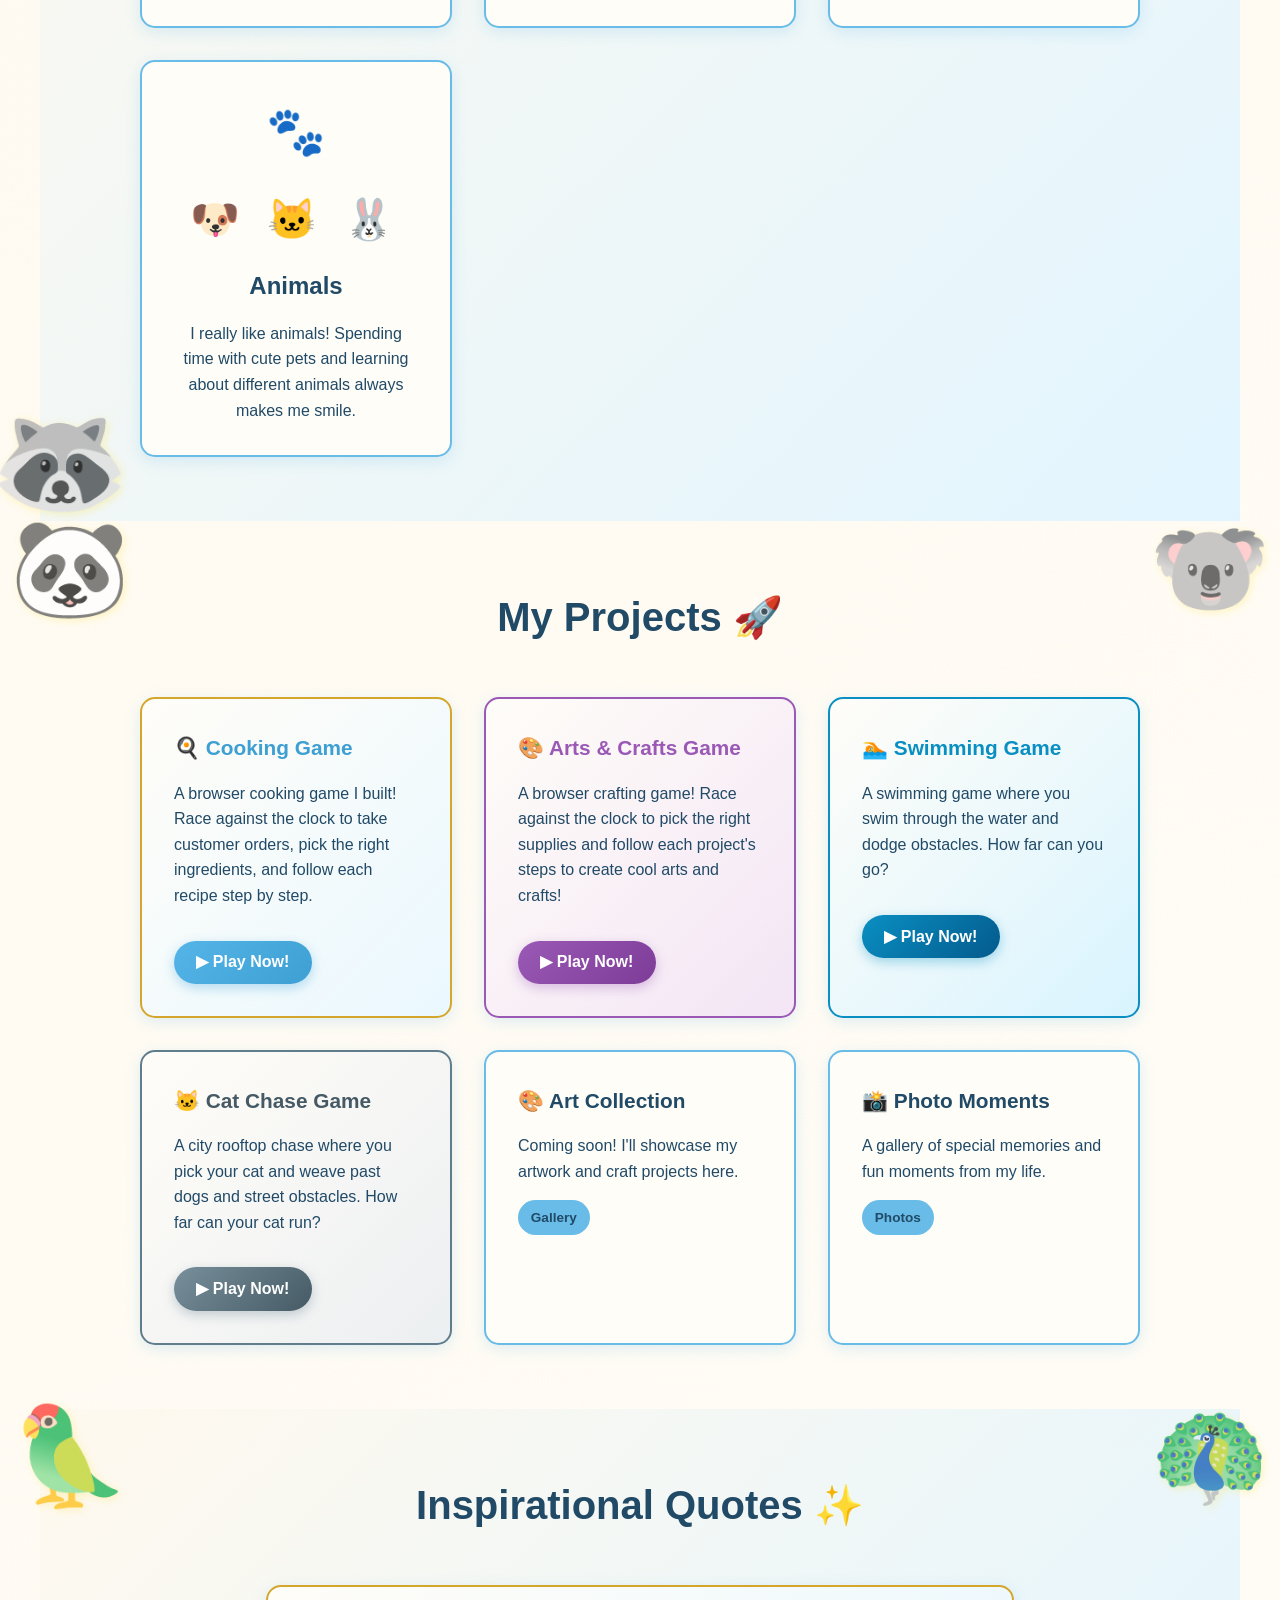
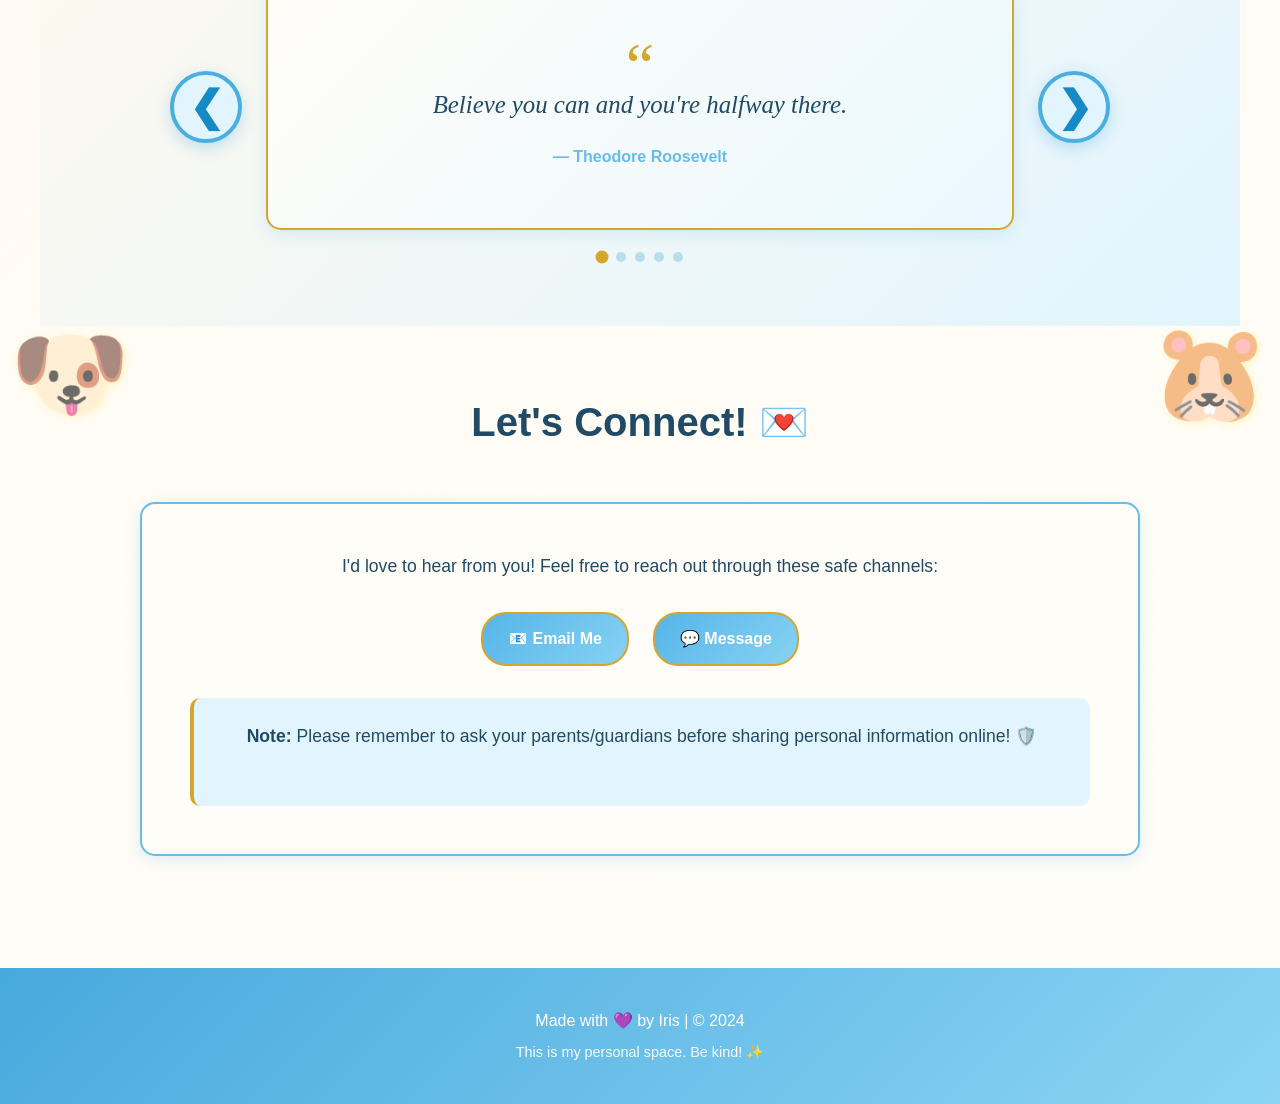
==== commit 2ccc3396: "Merge pull request #8 from irisyiranw/copilot/add-cat-chase-game Add Cat Chase game mode and homepag" ====
--- a/index.html
+++ b/index.html
@@ -112,6 +112,11 @@
                     <p>A swimming game where you swim through the water and dodge obstacles. How far can you go?</p>
                     <a href="swim-game.html" class="play-swim-btn">▶ Play Now!</a>
                 </div>
+                <div class="project-card project-card-cat">
+                   <h3>🐱 Cat Chase Game</h3>
+                   <p>A city rooftop chase where you pick your cat and weave past dogs and street obstacles. How far can your cat run?</p>
+                   <a href="cat-game.html" class="play-cat-btn">▶ Play Now!</a>
+                </div>
                 <div class="project-card">
                     <h3>🎨 Art Collection</h3>
                     <p>Coming soon! I'll showcase my artwork and craft projects here.</p>
--- a/style.css
+++ b/style.css
@@ -568,6 +568,35 @@
     box-shadow: 0 6px 18px rgba(10, 143, 194, 0.5);
 }
 
+/* CAT CHASE GAME PROJECT CARD */
+.project-card-cat {
+    border-color: #607D8B;
+    background: linear-gradient(135deg, var(--light-bg), #ECEFF1);
+}
+
+.project-card-cat h3 {
+    color: #455A64;
+}
+
+.play-cat-btn {
+    display: inline-block;
+    margin-top: 1rem;
+    background: linear-gradient(135deg, #78909C, #455A64);
+    color: #ffffff;
+    padding: 0.55rem 1.4rem;
+    border-radius: 25px;
+    text-decoration: none;
+    font-weight: bold;
+    font-size: 1rem;
+    box-shadow: 0 4px 12px rgba(96, 125, 139, 0.35);
+    transition: transform 0.3s ease, box-shadow 0.3s ease;
+}
+
+.play-cat-btn:hover {
+    transform: translateY(-2px);
+    box-shadow: 0 6px 18px rgba(96, 125, 139, 0.5);
+}
+
 /* FOOTER */
 .footer {
     background: linear-gradient(135deg, var(--primary-color), var(--secondary-color));
